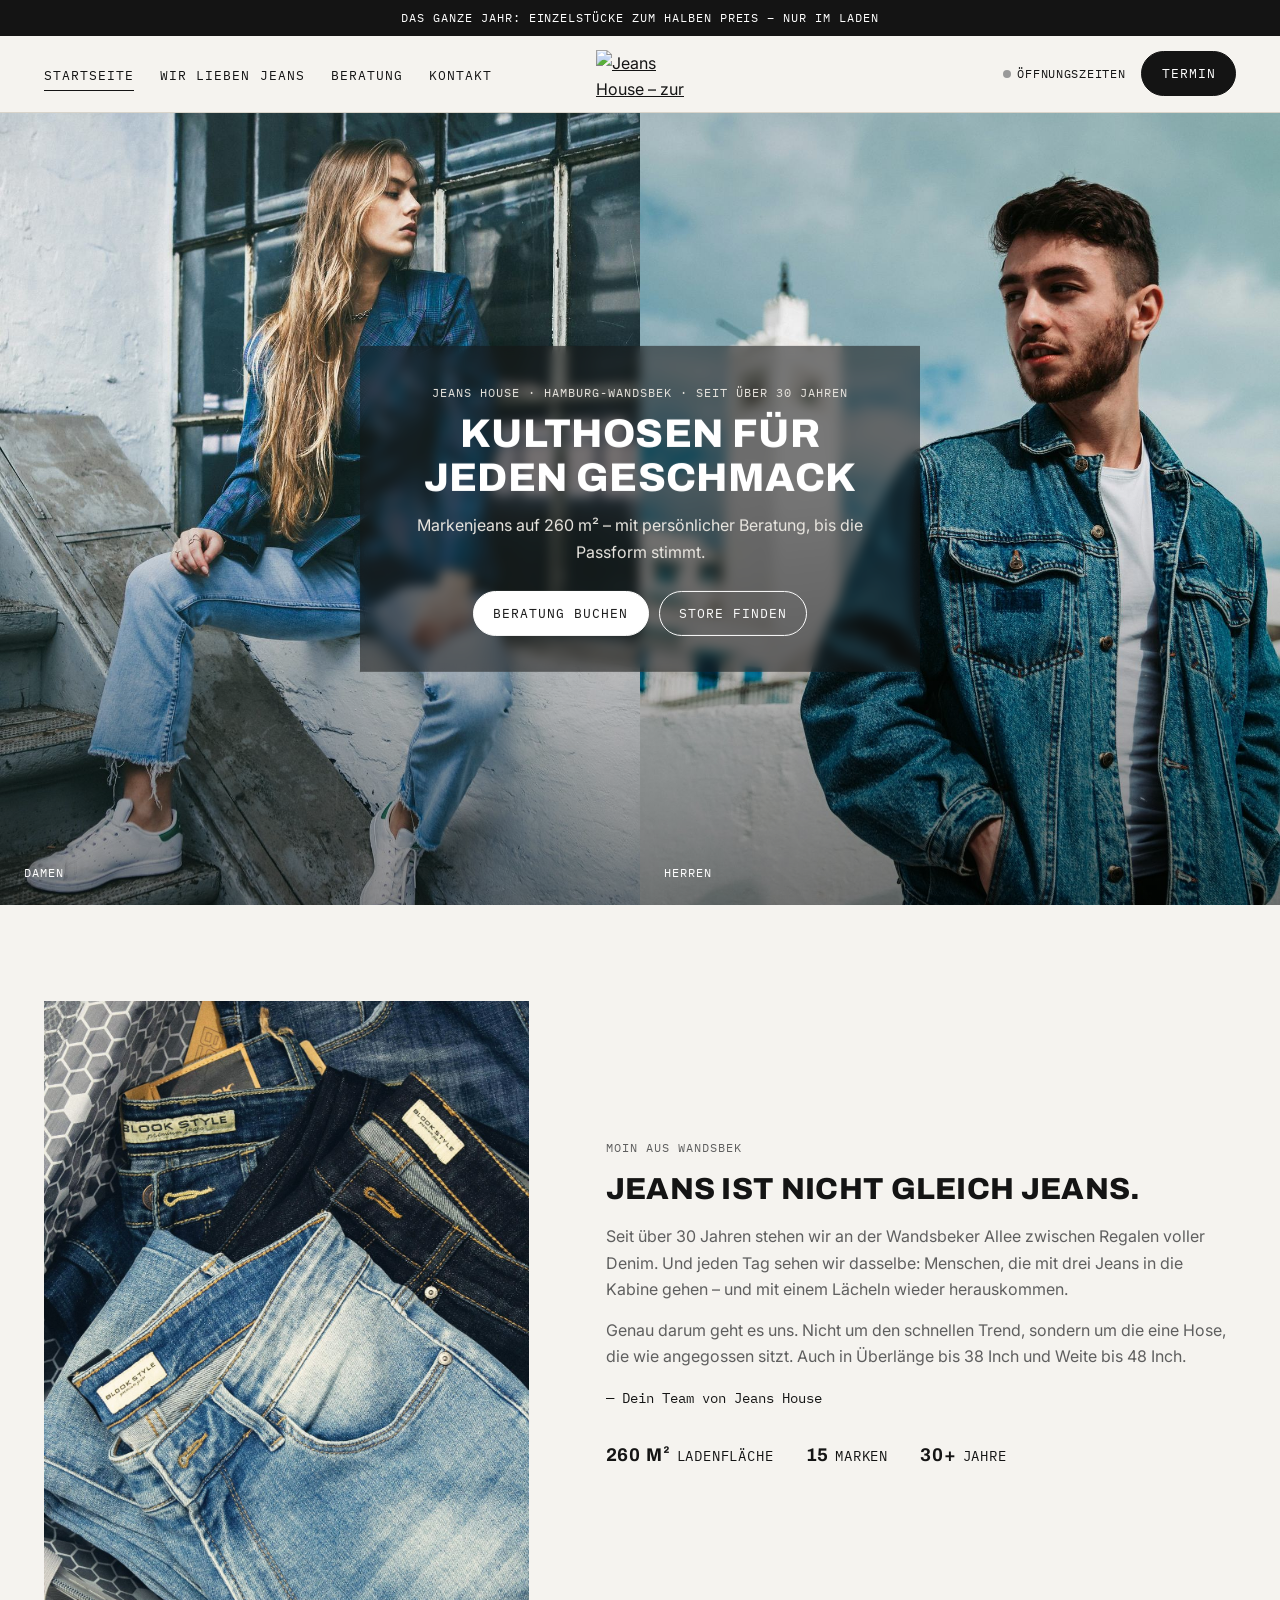
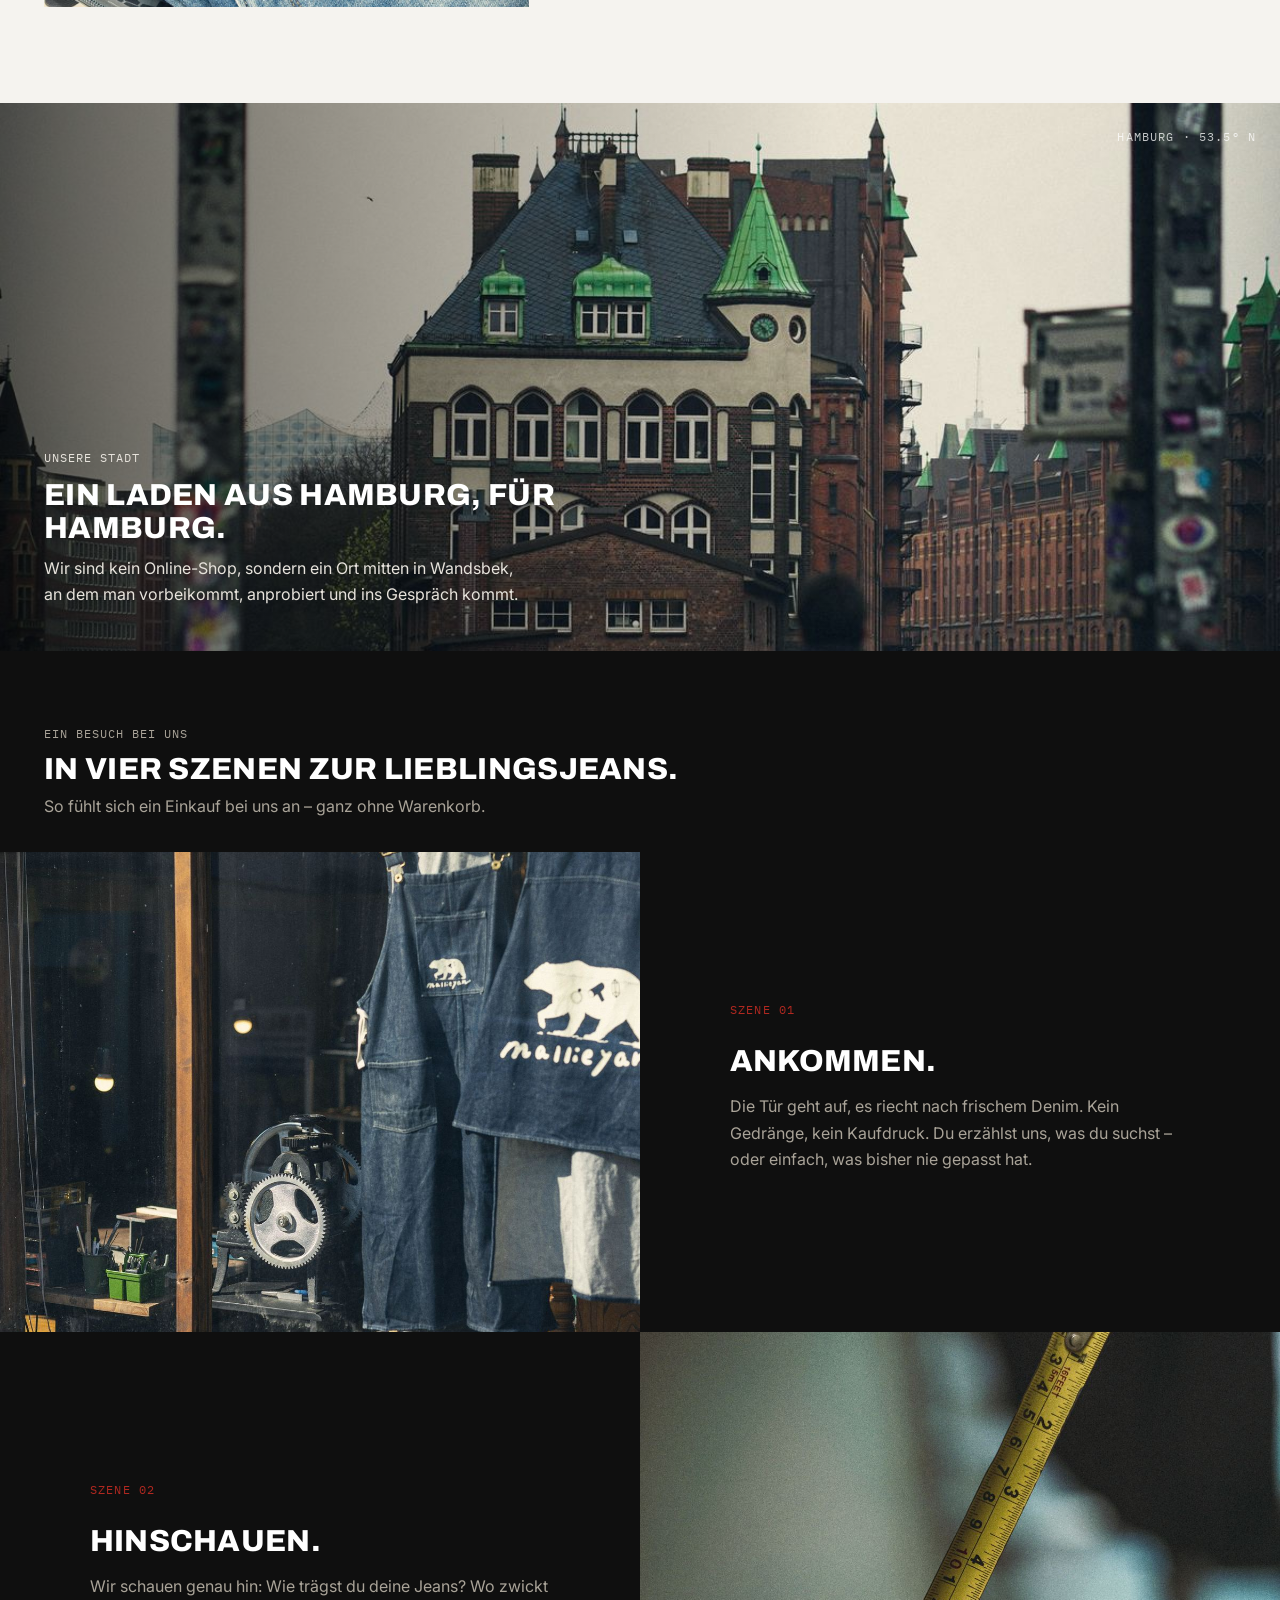
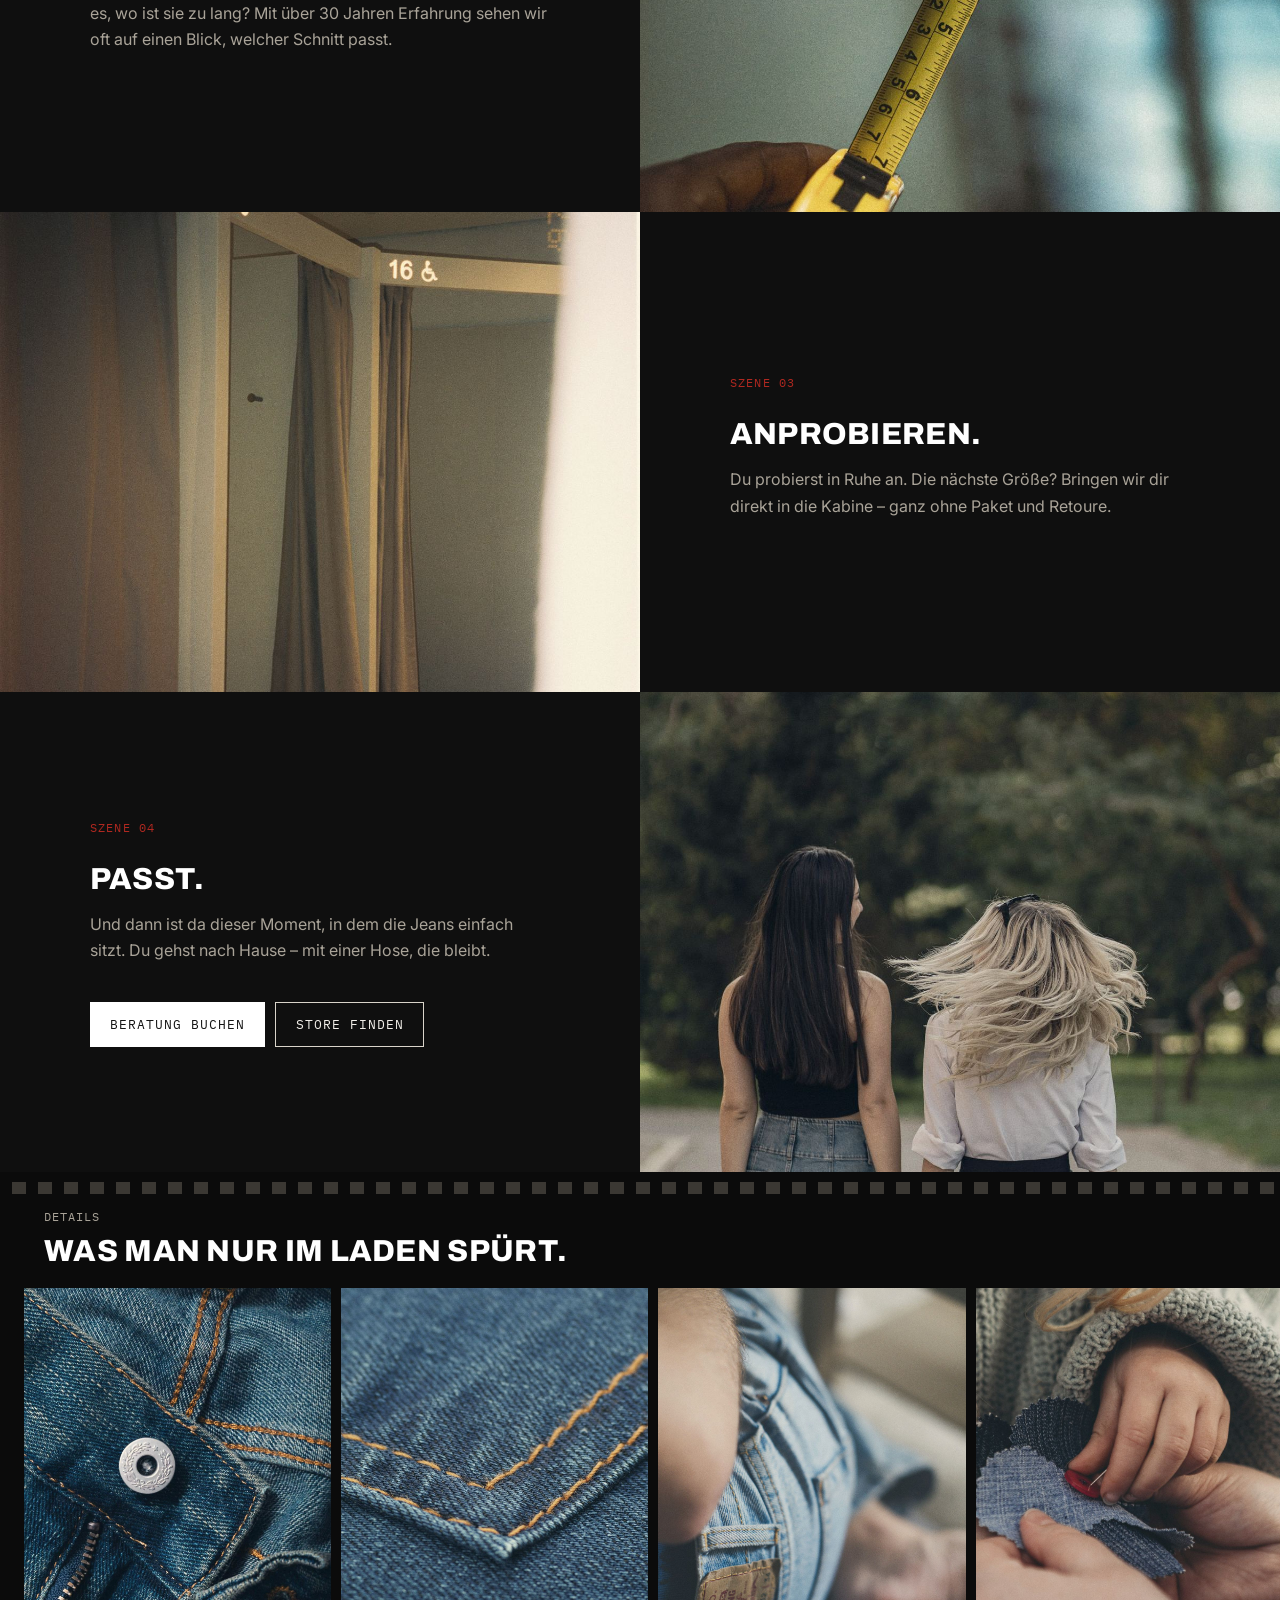
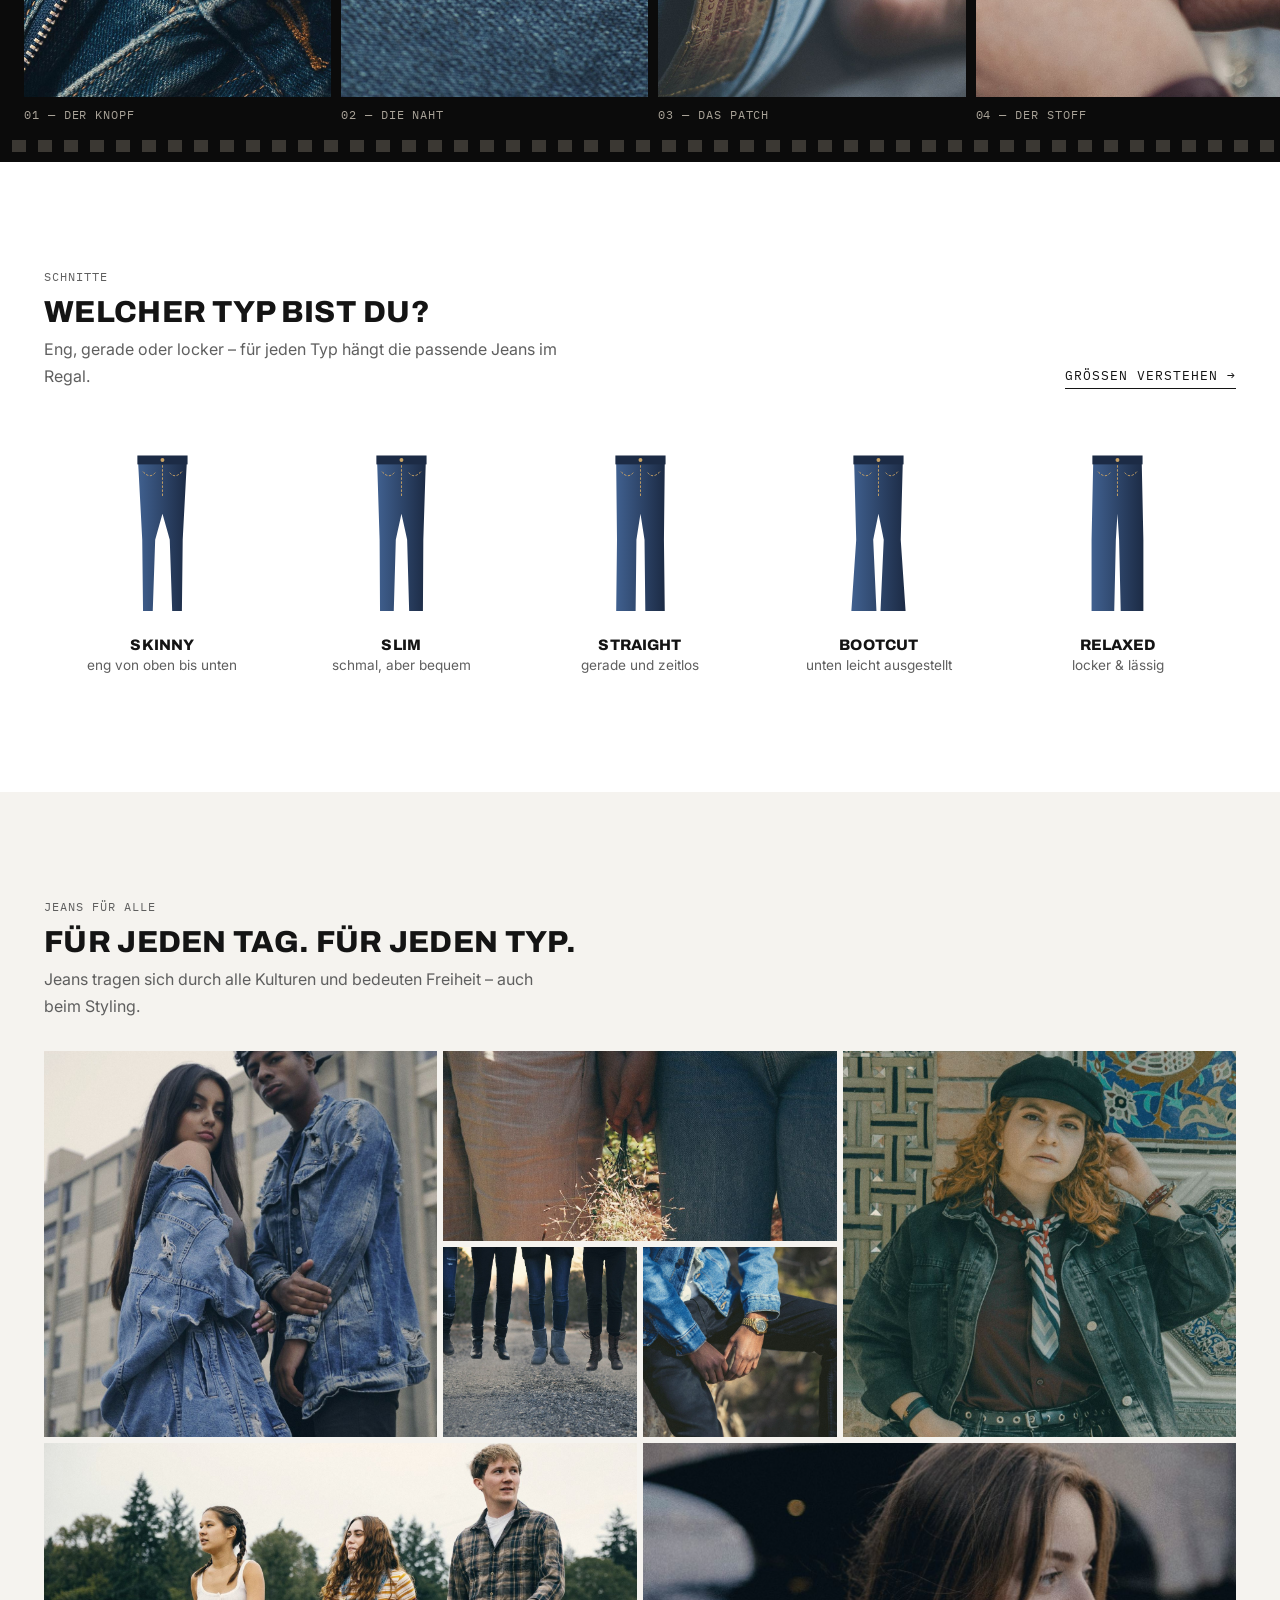
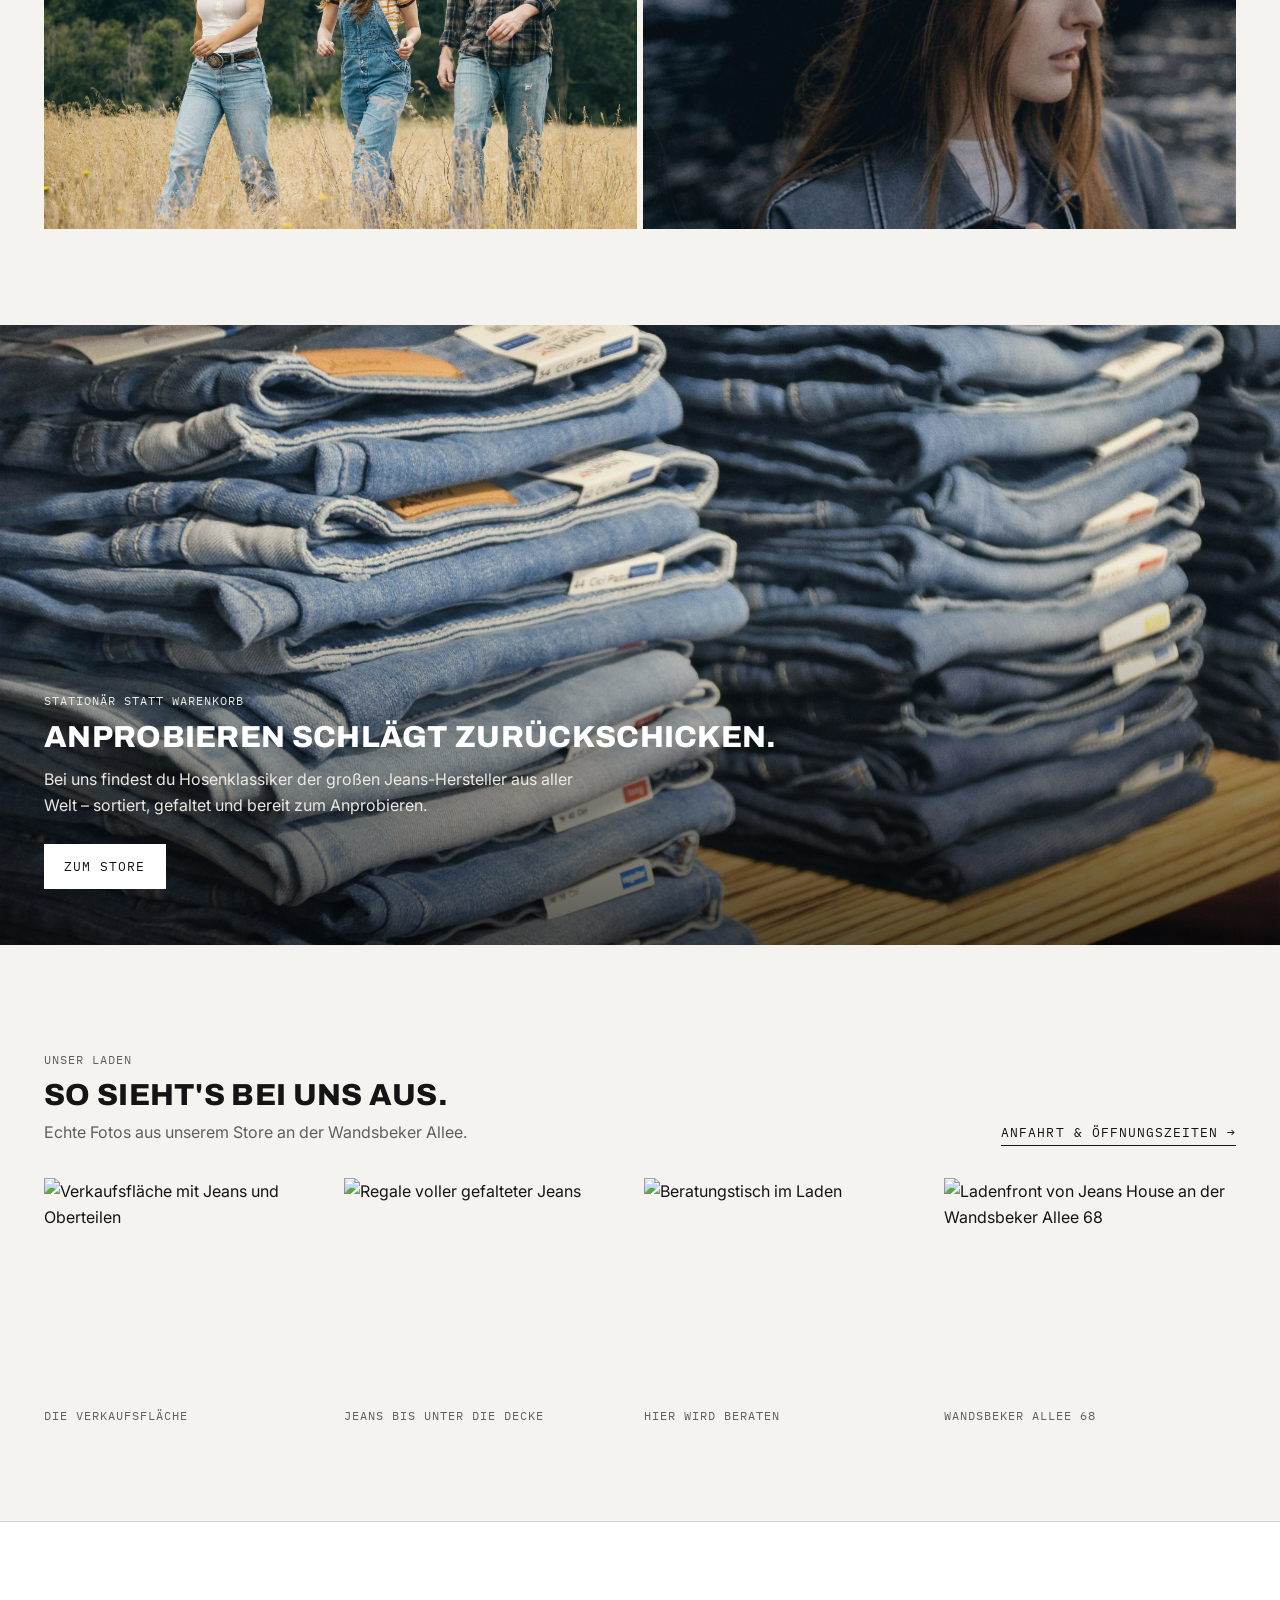
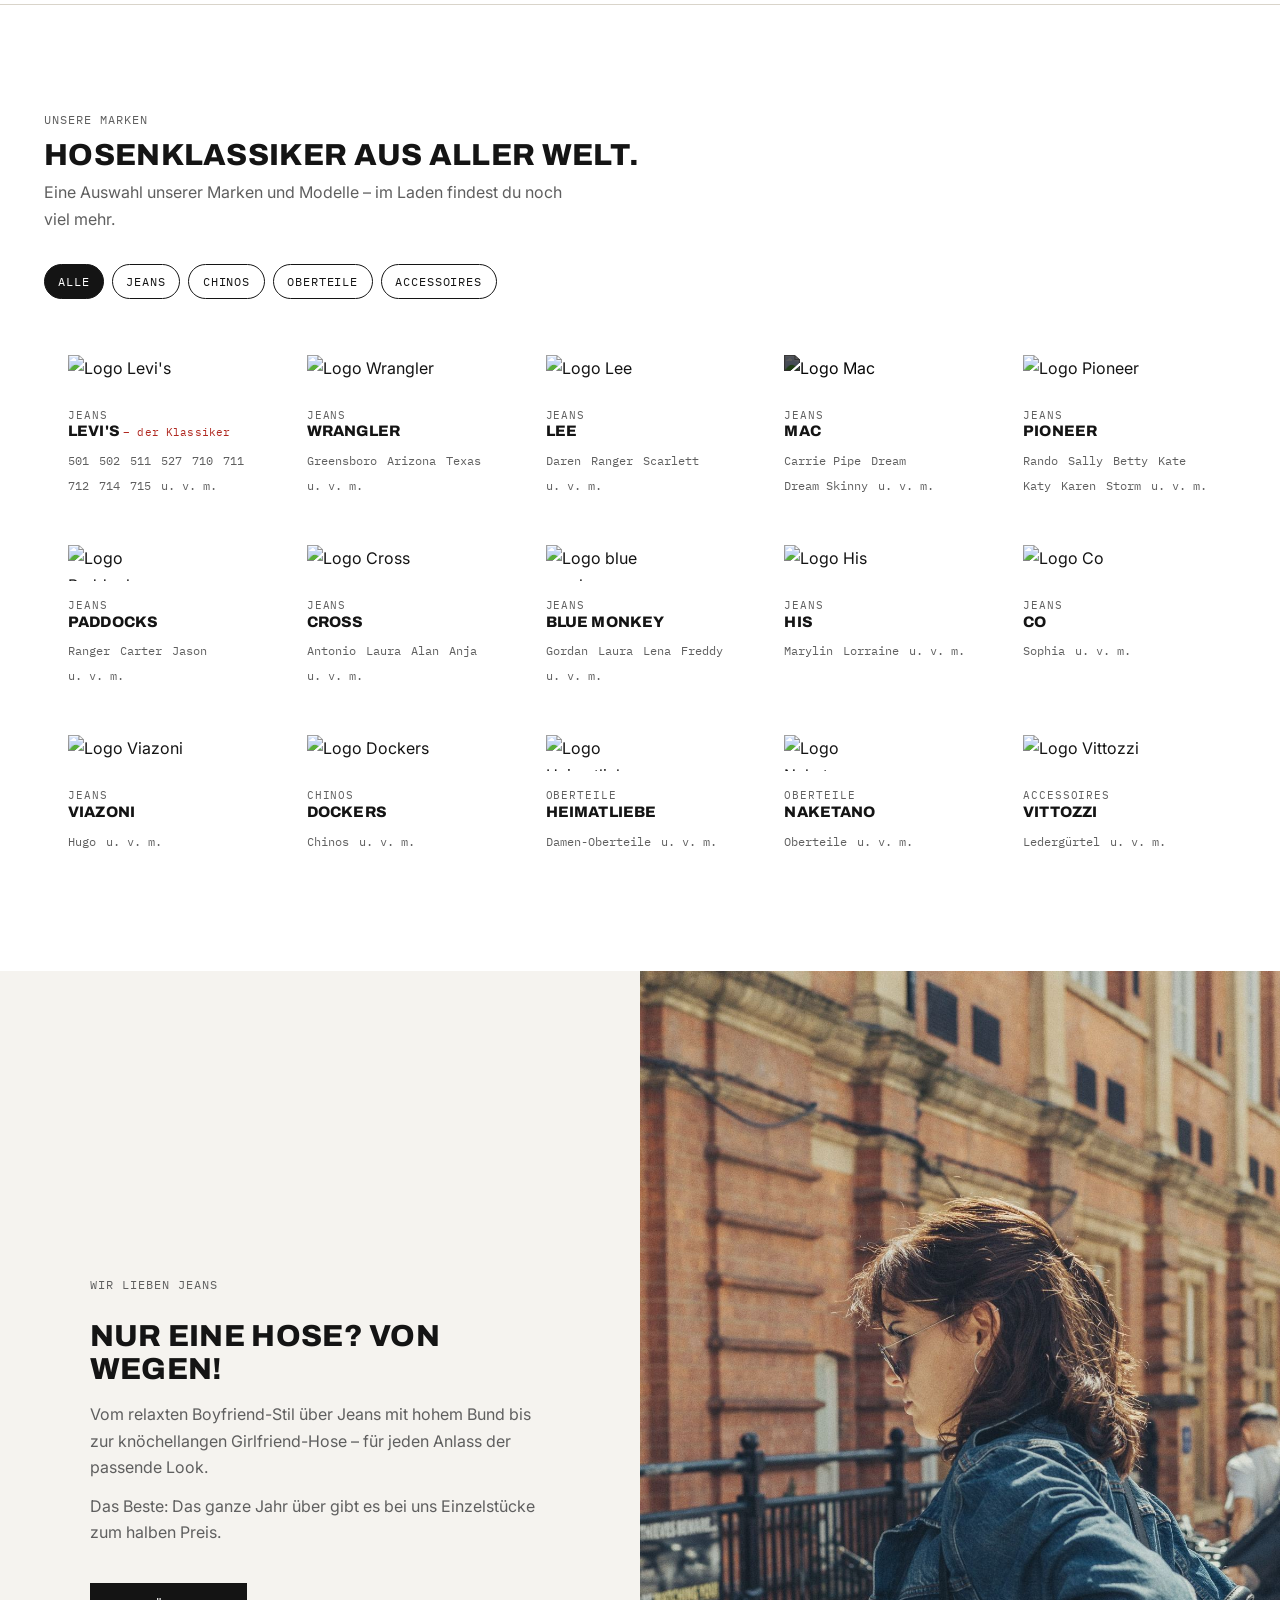
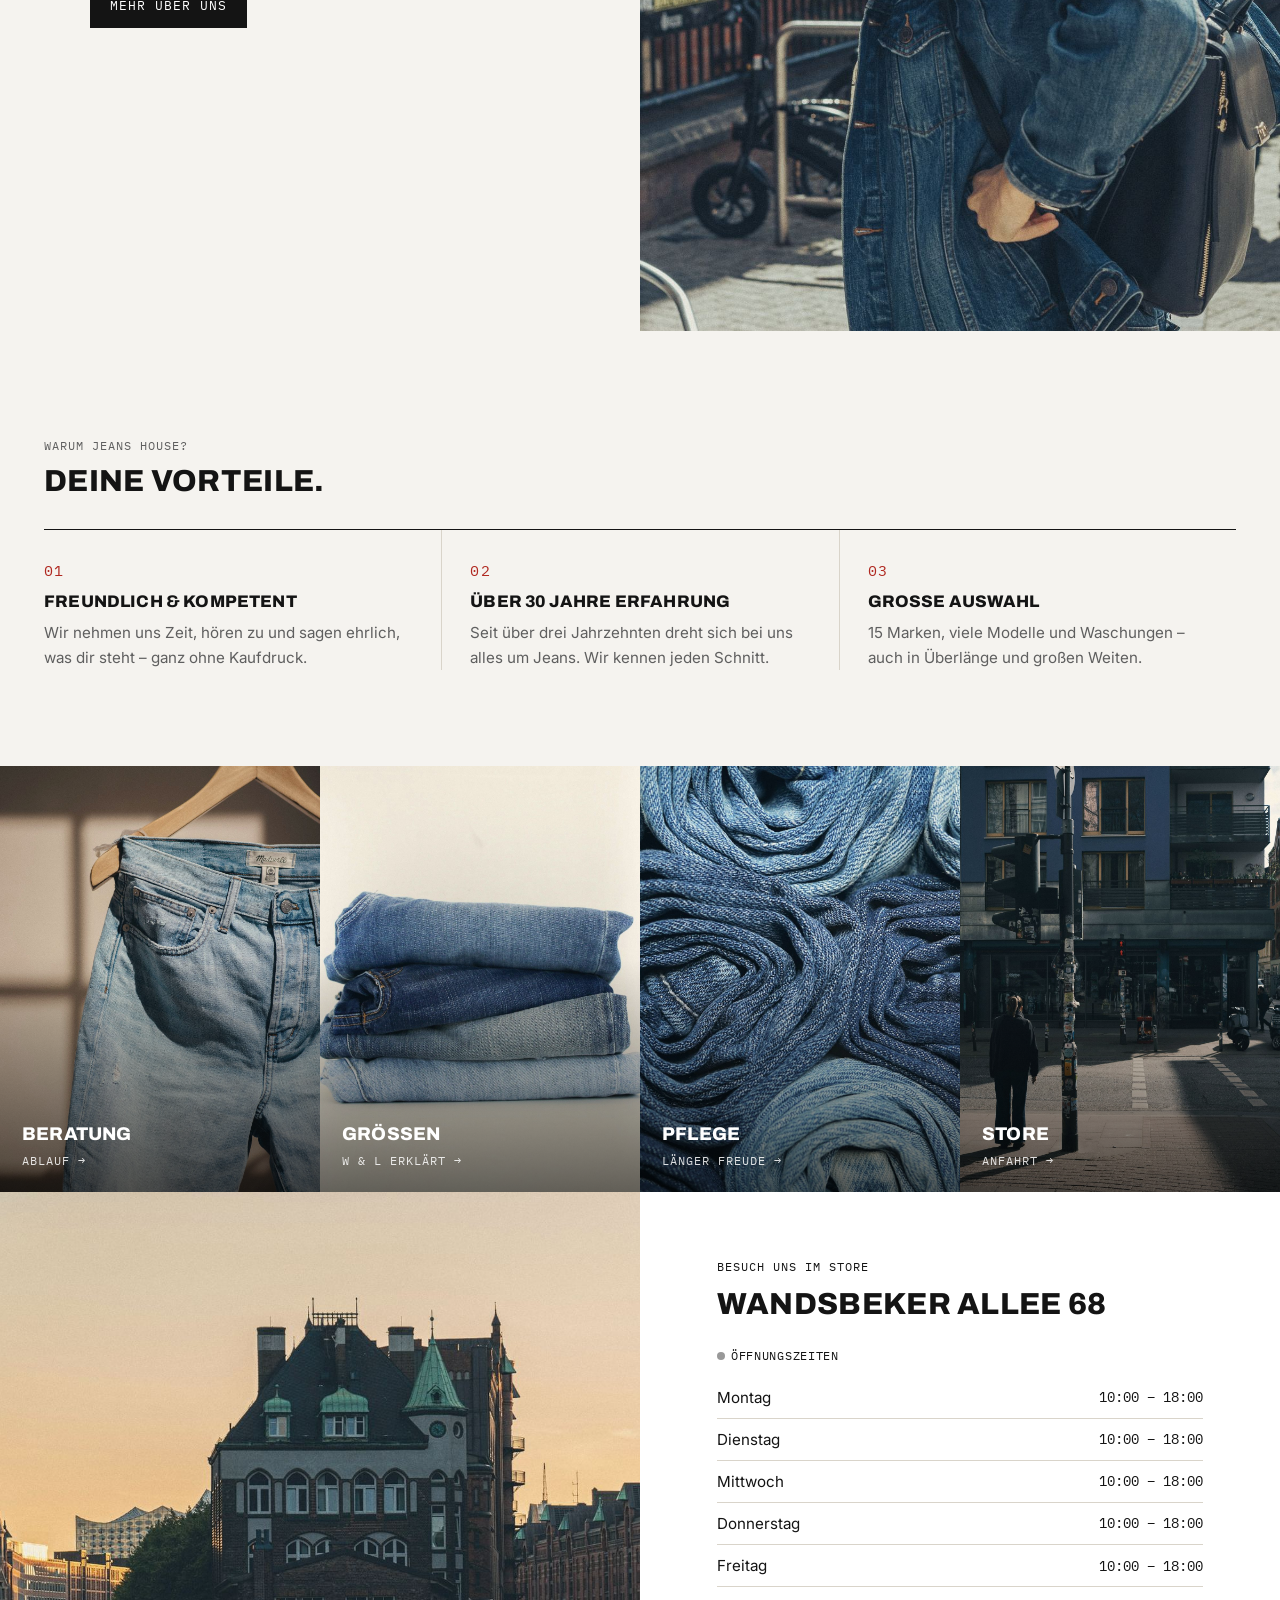
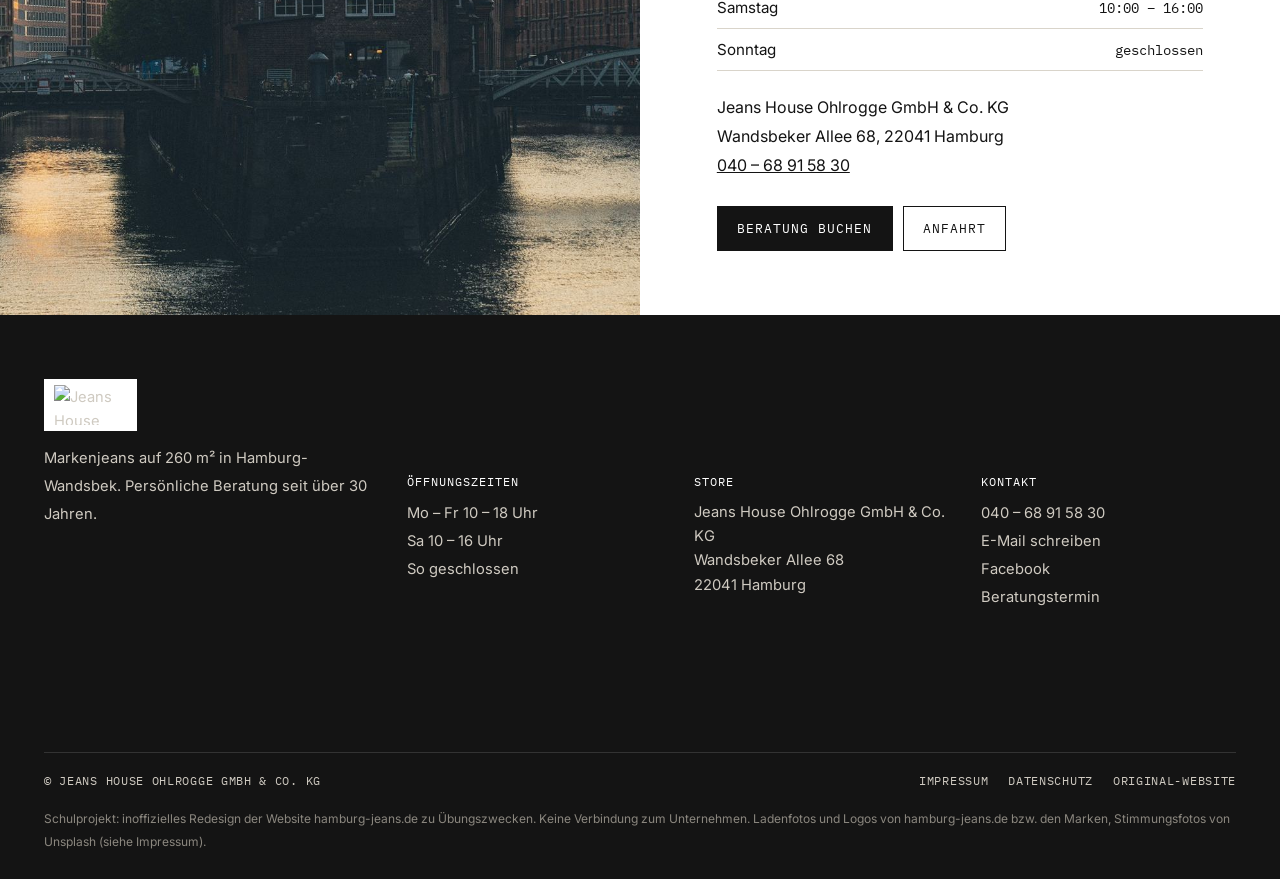
==== index.html @ c665eb0b "Add files via upload" ====
<!DOCTYPE html>
<html lang="de">
<head>
<meta charset="utf-8">
<meta name="viewport" content="width=device-width, initial-scale=1">
<title>Jeans House Hamburg – Markenjeans auf 260 m²</title>
<meta name="description" content="Markenjeans auf 260 m² in Hamburg-Wandsbek: persönliche Passformberatung, Überlängen bis L38 und Weiten bis W48.">
<meta name="author" content="Schulprojekt – Redesign von hamburg-jeans.de">
<link rel="icon" href="img/favicon.png">
<link rel="preconnect" href="https://fonts.googleapis.com">
<link rel="preconnect" href="https://fonts.gstatic.com" crossorigin>
<link href="https://fonts.googleapis.com/css2?family=Archivo:wght@800&amp;family=IBM+Plex+Mono:wght@400&amp;family=Inter:wght@400;600&amp;display=swap" rel="stylesheet">
<link rel="stylesheet" href="style.css">
</head>
<body>

<p class="announce">Das ganze Jahr: Einzelstücke zum halben Preis – nur im Laden</p>

<header>
  <nav class="wrap nav" aria-label="Hauptnavigation">
    <button class="menu-btn" type="button" aria-label="Menü öffnen" aria-expanded="false" aria-controls="menu"><svg viewBox="0 0 24 24" fill="none" stroke="currentColor" stroke-width="1.8" stroke-linecap="round" aria-hidden="true"><path d="M4 7h16M4 12h16M4 17h16"/></svg></button>
    <ul id="menu">
      <li><a href="index.html" aria-current="page">Startseite</a></li>
      <li><a href="wir-lieben-jeans.html">Wir lieben Jeans</a></li>
      <li><a href="beratung.html">Beratung</a></li>
      <li><a href="kontakt.html">Kontakt</a></li>
    </ul>
    <a href="index.html" class="logo"><img src="img/logo.png" alt="Jeans House – zur Startseite" width="88" height="48"></a>
    <div class="nav-right">
      <p class="status"><i></i><span>Öffnungszeiten</span></p>
      <a href="beratung.html#termin" class="btn btn-dark btn-pill">Termin</a>
    </div>
  </nav>
</header>

<main>
  <section class="split-hero" aria-labelledby="hero-titel">
    <figure><img src="img/hero-frau.jpg" alt="Frau in Jeansjacke und heller Jeans sitzt auf einer Treppe"><figcaption class="label">Damen</figcaption></figure>
    <figure><img src="img/hero-mann.jpg" alt="Mann in heller Jeansjacke"><figcaption class="label">Herren</figcaption></figure>
    <div class="hero-text">
      <p class="label">Jeans House · Hamburg-Wandsbek · seit über 30 Jahren</p>
      <h1 id="hero-titel">Kulthosen für jeden Geschmack</h1>
      <p>Markenjeans auf 260 m² – mit persönlicher Beratung, bis die Passform stimmt.</p>
      <div class="actions"><a href="beratung.html#termin" class="btn btn-light btn-pill">Beratung buchen</a><a href="kontakt.html" class="btn btn-light btn-pill" style="background:none;color:#fff">Store finden</a></div>
    </div>
  </section>

  <section>
    <div class="wrap intro">
      <img src="img/stapel-etiketten.jpg" alt="Stapel gefalteter Jeans mit Etiketten auf einem Tisch" loading="lazy">
      <div>
        <p class="label">Moin aus Wandsbek</p>
        <h2>Jeans ist nicht gleich Jeans.</h2>
        <p>Seit über 30 Jahren stehen wir an der Wandsbeker Allee zwischen Regalen voller Denim. Und jeden Tag sehen wir dasselbe: Menschen, die mit drei Jeans in die Kabine gehen – und mit einem Lächeln wieder herauskommen.</p>
        <p>Genau darum geht es uns. Nicht um den schnellen Trend, sondern um die eine Hose, die wie angegossen sitzt. Auch in Überlänge bis 38 Inch und Weite bis 48 Inch.</p>
        <p class="sign">— Dein Team von Jeans House</p>
        <ul class="facts" style="justify-content:flex-start">
          <li><strong>260 m²</strong>Ladenfläche</li>
          <li><strong>15</strong>Marken</li>
          <li><strong>30+</strong>Jahre</li>
        </ul>
      </div>
    </div>
  </section>

  <section class="film-wide">
    <img src="img/hh-blick-wasserschloss.jpg" alt="Person blickt durch eine Brücke auf das Wasserschloss in der Speicherstadt" loading="lazy">
    <p class="timecode" aria-hidden="true">HAMBURG · 53.5° N</p>
    <div class="wrap">
      <p class="label" style="color:#e7e3dc">Unsere Stadt</p>
      <h2>Ein Laden aus Hamburg, für Hamburg.</h2>
      <p>Wir sind kein Online-Shop, sondern ein Ort mitten in Wandsbek, an dem man vorbeikommt, anprobiert und ins Gespräch kommt.</p>
    </div>
  </section>

  <div class="dark">
    <section class="tight" style="padding-bottom:0">
      <div class="wrap">
        <div class="section-head">
        <div>
          <p class="label">Ein Besuch bei uns</p>
          <h2>In vier Szenen zur Lieblingsjeans.</h2>
          <p>So fühlt sich ein Einkauf bei uns an – ganz ohne Warenkorb.</p>
        </div>
      </div>
      </div>
    </section>

  <section class="editorial" style="padding:0">
    <img src="img/schaufenster.jpg" alt="Schaufenster mit Jeansjacke und Latzhose" loading="lazy">
    <div class="text">
      <p class="label"><span class="scene-no">Szene 01</span></p>
      <h2>Ankommen.</h2>
        <p>Die Tür geht auf, es riecht nach frischem Denim. Kein Gedränge, kein Kaufdruck. Du erzählst uns, was du suchst – oder einfach, was bisher nie gepasst hat.</p>
    </div>
  </section>

  <section class="editorial flip" style="padding:0">
    <img src="img/massband-licht.jpg" alt="Hand hält ein Maßband im warmen Licht" loading="lazy">
    <div class="text">
      <p class="label"><span class="scene-no">Szene 02</span></p>
      <h2>Hinschauen.</h2>
        <p>Wir schauen genau hin: Wie trägst du deine Jeans? Wo zwickt es, wo ist sie zu lang? Mit über 30 Jahren Erfahrung sehen wir oft auf einen Blick, welcher Schnitt passt.</p>
    </div>
  </section>

  <section class="editorial" style="padding:0">
    <img src="img/kabine.jpg" alt="Umkleidekabine mit Vorhang im warmen Licht" loading="lazy">
    <div class="text">
      <p class="label"><span class="scene-no">Szene 03</span></p>
      <h2>Anprobieren.</h2>
        <p>Du probierst in Ruhe an. Die nächste Größe? Bringen wir dir direkt in die Kabine – ganz ohne Paket und Retoure.</p>
    </div>
  </section>

  <section class="editorial flip" style="padding:0">
    <img src="img/freundinnen.jpg" alt="Zwei Freundinnen in Jeans gehen nebeneinander" loading="lazy">
    <div class="text">
      <p class="label"><span class="scene-no">Szene 04</span></p>
      <h2>Passt.</h2>
        <p>Und dann ist da dieser Moment, in dem die Jeans einfach sitzt. Du gehst nach Hause – mit einer Hose, die bleibt.</p>
      <div class="actions"><a href="beratung.html#termin" class="btn btn-light">Beratung buchen</a><a href="kontakt.html" class="btn">Store finden</a></div>
    </div>
  </section>
  </div>

  <section class="filmstrip-wrap" style="padding-left:0;padding-right:0">
    <div class="filmstrip-head">
      <p class="label" style="color:#a9a398">Details</p>
      <h2>Was man nur im Laden spürt.</h2>
    </div>
    <div class="filmstrip">
      <figure><img src="img/knopf.jpg" alt="Nahaufnahme eines Jeansknopfs" loading="lazy"><figcaption>01 — Der Knopf</figcaption></figure>
      <figure><img src="img/naht.jpg" alt="Doppelte Naht auf Denim" loading="lazy"><figcaption>02 — Die Naht</figcaption></figure>
      <figure><img src="img/tasche-leder.jpg" alt="Gesäßtasche mit Lederpatch" loading="lazy"><figcaption>03 — Das Patch</figcaption></figure>
      <figure><img src="img/haende-stoff.jpg" alt="Hände halten ein Stück Jeansstoff" loading="lazy"><figcaption>04 — Der Stoff</figcaption></figure>
      <figure><img src="img/stapel-tisch.jpg" alt="Gestapelte Jeans auf einem Tisch" loading="lazy"><figcaption>05 — Der Stapel</figcaption></figure>
      <figure><img src="img/haende-etikett.jpg" alt="Hände halten eine Jeans mit Etikett" loading="lazy"><figcaption>06 — Das Etikett</figcaption></figure>
      <figure><img src="img/stange-warm.jpg" alt="Jeans auf Bügeln im warmen Licht" loading="lazy"><figcaption>07 — Die Stange</figcaption></figure>
      <figure><img src="img/jeans-dunkel.jpg" alt="Dunkle Jeans hängen nebeneinander" loading="lazy"><figcaption>08 — Rinse Wash</figcaption></figure>
    </div>
  </section>

  <section class="bg-white">
    <div class="wrap">
      <div class="section-head">
        <div>
          <p class="label">Schnitte</p>
          <h2>Welcher Typ bist du?</h2>
          <p>Eng, gerade oder locker – für jeden Typ hängt die passende Jeans im Regal.</p>
        </div>
        <a class="link-arrow" href="beratung.html#groessen">Größen verstehen →</a>
      </div>
      <div class="cuts">
        <a class="cut" href="beratung.html"><svg viewBox="0 0 100 210" aria-hidden="true"><defs><linearGradient id="dg0" x1="0" x2="1"><stop offset="0" stop-color="#40608f"/><stop offset="1" stop-color="#1c2b45"/></linearGradient></defs><polygon points="20,18 25,112 26,200 38,200 41,112 50,80 50,80 59,112 62,200 74,200 75,112 80,18" fill="url(#dg0)"/><rect x="19" y="8" width="62" height="11" fill="#1c2b45"/><circle cx="50" cy="13.5" r="2.4" fill="#c8a265"/><path d="M50 20v40M26 28q9 10 16 0M74 28q-9 10-16 0" fill="none" stroke="#c8a265" stroke-width="1.2" stroke-dasharray="3 2"/></svg><h3>Skinny</h3><p>eng von oben bis unten</p></a>
        <a class="cut" href="beratung.html"><svg viewBox="0 0 100 210" aria-hidden="true"><defs><linearGradient id="dg1" x1="0" x2="1"><stop offset="0" stop-color="#40608f"/><stop offset="1" stop-color="#1c2b45"/></linearGradient></defs><polygon points="20,18 23,112 23.5,200 40.5,200 43,112 50,80 50,80 57,112 59.5,200 76.5,200 77,112 80,18" fill="url(#dg1)"/><rect x="19" y="8" width="62" height="11" fill="#1c2b45"/><circle cx="50" cy="13.5" r="2.4" fill="#c8a265"/><path d="M50 20v40M26 28q9 10 16 0M74 28q-9 10-16 0" fill="none" stroke="#c8a265" stroke-width="1.2" stroke-dasharray="3 2"/></svg><h3>Slim</h3><p>schmal, aber bequem</p></a>
        <a class="cut" href="beratung.html"><svg viewBox="0 0 100 210" aria-hidden="true"><defs><linearGradient id="dg2" x1="0" x2="1"><stop offset="0" stop-color="#40608f"/><stop offset="1" stop-color="#1c2b45"/></linearGradient></defs><polygon points="20,18 21,112 20,200 44,200 45,112 50,80 50,80 55,112 56,200 80,200 79,112 80,18" fill="url(#dg2)"/><rect x="19" y="8" width="62" height="11" fill="#1c2b45"/><circle cx="50" cy="13.5" r="2.4" fill="#c8a265"/><path d="M50 20v40M26 28q9 10 16 0M74 28q-9 10-16 0" fill="none" stroke="#c8a265" stroke-width="1.2" stroke-dasharray="3 2"/></svg><h3>Straight</h3><p>gerade und zeitlos</p></a>
        <a class="cut" href="beratung.html"><svg viewBox="0 0 100 210" aria-hidden="true"><defs><linearGradient id="dg3" x1="0" x2="1"><stop offset="0" stop-color="#40608f"/><stop offset="1" stop-color="#1c2b45"/></linearGradient></defs><polygon points="20,18 22.5,112 16.5,200 47.5,200 43.5,112 50,80 50,80 56.5,112 52.5,200 83.5,200 77.5,112 80,18" fill="url(#dg3)"/><rect x="19" y="8" width="62" height="11" fill="#1c2b45"/><circle cx="50" cy="13.5" r="2.4" fill="#c8a265"/><path d="M50 20v40M26 28q9 10 16 0M74 28q-9 10-16 0" fill="none" stroke="#c8a265" stroke-width="1.2" stroke-dasharray="3 2"/></svg><h3>Bootcut</h3><p>unten leicht ausgestellt</p></a>
        <a class="cut" href="beratung.html"><svg viewBox="0 0 100 210" aria-hidden="true"><defs><linearGradient id="dg4" x1="0" x2="1"><stop offset="0" stop-color="#40608f"/><stop offset="1" stop-color="#1c2b45"/></linearGradient></defs><polygon points="20,18 18,112 18,200 46,200 48,112 50,80 50,80 52,112 54,200 82,200 82,112 80,18" fill="url(#dg4)"/><rect x="19" y="8" width="62" height="11" fill="#1c2b45"/><circle cx="50" cy="13.5" r="2.4" fill="#c8a265"/><path d="M50 20v40M26 28q9 10 16 0M74 28q-9 10-16 0" fill="none" stroke="#c8a265" stroke-width="1.2" stroke-dasharray="3 2"/></svg><h3>Relaxed</h3><p>locker &amp; lässig</p></a>
      </div>
    </div>
  </section>

  <section>
    <div class="wrap">
      <div class="section-head">
        <div>
          <p class="label">Jeans für alle</p>
          <h2>Für jeden Tag. Für jeden Typ.</h2>
          <p>Jeans tragen sich durch alle Kulturen und bedeuten Freiheit – auch beim Styling.</p>
        </div>
      </div>
      <div class="mosaic">
      <figure class="a"><img src="img/paar-jacken.jpg" alt="Paar in Jeansjacken in der Stadt" loading="lazy"></figure>
      <figure class="b"><img src="img/zwei-blumen.jpg" alt="Zwei Menschen in Jeans halten Blumen" loading="lazy"></figure>
      <figure class="c"><img src="img/frau-muetze.jpg" alt="Frau in Jeansjacke mit Mütze" loading="lazy"></figure>
      <figure class="d"><img src="img/fuesse.jpg" alt="Füße von mehreren Menschen in Jeans" loading="lazy"></figure>
      <figure class="d"><img src="img/hand-jeans.jpg" alt="Hand auf dem Knie in Jeans" loading="lazy"></figure>
      <figure class="e"><img src="img/drei-feld.jpg" alt="Drei Freunde in Jeans auf einem Feld" loading="lazy"></figure>
      <figure class="f"><img src="img/frau-fluss.jpg" alt="Frau in Jacke am Flussufer" loading="lazy"></figure>
    </div>
    </div>
  </section>

  <section class="full-bleed" style="padding:0">
    <img src="img/stapel-regal.jpg" alt="Gestapelte Jeans in einem Regal" loading="lazy">
    <div class="wrap">
      <p class="label">Stationär statt Warenkorb</p>
      <h2>Anprobieren schlägt Zurückschicken.</h2>
      <p>Bei uns findest du Hosenklassiker der großen Jeans-Hersteller aus aller Welt – sortiert, gefaltet und bereit zum Anprobieren.</p>
      <div class="actions"><a href="kontakt.html" class="btn btn-light">Zum Store</a></div>
    </div>
  </section>

  <section>
    <div class="wrap">
      <div class="section-head">
        <div>
          <p class="label">Unser Laden</p>
          <h2>So sieht's bei uns aus.</h2>
          <p>Echte Fotos aus unserem Store an der Wandsbeker Allee.</p>
        </div>
        <a class="link-arrow" href="kontakt.html">Anfahrt &amp; Öffnungszeiten →</a>
      </div>
      <div class="store-photos">
        <figure><img src="img/laden-verkauf.jpg" alt="Verkaufsfläche mit Jeans und Oberteilen" loading="lazy"><figcaption class="label muted">Die Verkaufsfläche</figcaption></figure>
        <figure><img src="img/regale.jpg" alt="Regale voller gefalteter Jeans" loading="lazy"><figcaption class="label muted">Jeans bis unter die Decke</figcaption></figure>
        <figure><img src="img/laden-innen.jpg" alt="Beratungstisch im Laden" loading="lazy"><figcaption class="label muted">Hier wird beraten</figcaption></figure>
        <figure><img src="img/ladenfront.jpg" alt="Ladenfront von Jeans House an der Wandsbeker Allee 68" loading="lazy"><figcaption class="label muted">Wandsbeker Allee 68</figcaption></figure>
      </div>
    </div>
  </section>

  <div class="logo-strip" aria-hidden="true"><div class="logo-track"><img src="img/marken/levis.png" alt="" height="30"><img src="img/marken/wrangler.png" alt="" height="30"><img src="img/marken/lee.png" alt="" height="30"><img src="img/marken/mac.png" alt="" height="30"><img src="img/marken/pioneer.png" alt="" height="30"><img src="img/marken/paddocks.png" alt="" height="30"><img src="img/marken/cross.png" alt="" height="30"><img src="img/marken/blue-monkey.png" alt="" height="30"><img src="img/marken/his.png" alt="" height="30"><img src="img/marken/co.png" alt="" height="30"><img src="img/marken/viazoni.png" alt="" height="30"><img src="img/marken/dockers.png" alt="" height="30"><img src="img/marken/heimatliebe.png" alt="" height="30"><img src="img/marken/naketano.png" alt="" height="30"><img src="img/marken/vittozzi.png" alt="" height="30"><img src="img/marken/levis.png" alt="" height="30"><img src="img/marken/wrangler.png" alt="" height="30"><img src="img/marken/lee.png" alt="" height="30"><img src="img/marken/mac.png" alt="" height="30"><img src="img/marken/pioneer.png" alt="" height="30"><img src="img/marken/paddocks.png" alt="" height="30"><img src="img/marken/cross.png" alt="" height="30"><img src="img/marken/blue-monkey.png" alt="" height="30"><img src="img/marken/his.png" alt="" height="30"><img src="img/marken/co.png" alt="" height="30"><img src="img/marken/viazoni.png" alt="" height="30"><img src="img/marken/dockers.png" alt="" height="30"><img src="img/marken/heimatliebe.png" alt="" height="30"><img src="img/marken/naketano.png" alt="" height="30"><img src="img/marken/vittozzi.png" alt="" height="30"></div></div>

  <section class="bg-white" id="marken">
    <div class="wrap">
      <div class="section-head">
        <div>
          <p class="label">Unsere Marken</p>
          <h2>Hosenklassiker aus aller Welt.</h2>
          <p>Eine Auswahl unserer Marken und Modelle – im Laden findest du noch viel mehr.</p>
        </div>
      </div>
      <div class="brand-filter" role="group" aria-label="Nach Kategorie filtern">
        <input class="filter-radio" type="radio" name="kategorie" id="f-all" checked><label class="chip" for="f-all">Alle</label>
        <input class="filter-radio" type="radio" name="kategorie" id="f-jeans"><label class="chip" for="f-jeans">Jeans</label>
        <input class="filter-radio" type="radio" name="kategorie" id="f-chinos"><label class="chip" for="f-chinos">Chinos</label>
        <input class="filter-radio" type="radio" name="kategorie" id="f-tops"><label class="chip" for="f-tops">Oberteile</label>
        <input class="filter-radio" type="radio" name="kategorie" id="f-acc"><label class="chip" for="f-acc">Accessoires</label>
        <div class="brands">
          <article class="brand t-jeans">
            <img class="logo-img" src="img/marken/levis.png" alt="Logo Levi&#x27;s" height="36" loading="lazy">
            <h3><span class="t">Jeans</span>Levi&#x27;s <small>– der Klassiker</small></h3>
            <ul class="models"><li>501</li><li>502</li><li>511</li><li>527</li><li>710</li><li>711</li><li>712</li><li>714</li><li>715</li><li>u. v. m.</li></ul>
          </article>
          <article class="brand t-jeans">
            <img class="logo-img" src="img/marken/wrangler.png" alt="Logo Wrangler" height="36" loading="lazy">
            <h3><span class="t">Jeans</span>Wrangler</h3>
            <ul class="models"><li>Greensboro</li><li>Arizona</li><li>Texas</li><li>u. v. m.</li></ul>
          </article>
          <article class="brand t-jeans">
            <img class="logo-img" src="img/marken/lee.png" alt="Logo Lee" height="36" loading="lazy">
            <h3><span class="t">Jeans</span>Lee</h3>
            <ul class="models"><li>Daren</li><li>Ranger</li><li>Scarlett</li><li>u. v. m.</li></ul>
          </article>
          <article class="brand t-jeans">
            <img class="logo-img dim" src="img/marken/mac.png" alt="Logo Mac" height="36" loading="lazy">
            <h3><span class="t">Jeans</span>Mac</h3>
            <ul class="models"><li>Carrie Pipe</li><li>Dream</li><li>Dream Skinny</li><li>u. v. m.</li></ul>
          </article>
          <article class="brand t-jeans">
            <img class="logo-img" src="img/marken/pioneer.png" alt="Logo Pioneer" height="36" loading="lazy">
            <h3><span class="t">Jeans</span>Pioneer</h3>
            <ul class="models"><li>Rando</li><li>Sally</li><li>Betty</li><li>Kate</li><li>Katy</li><li>Karen</li><li>Storm</li><li>u. v. m.</li></ul>
          </article>
          <article class="brand t-jeans">
            <img class="logo-img" src="img/marken/paddocks.png" alt="Logo Paddocks" height="36" loading="lazy">
            <h3><span class="t">Jeans</span>Paddocks</h3>
            <ul class="models"><li>Ranger</li><li>Carter</li><li>Jason</li><li>u. v. m.</li></ul>
          </article>
          <article class="brand t-jeans">
            <img class="logo-img" src="img/marken/cross.png" alt="Logo Cross" height="36" loading="lazy">
            <h3><span class="t">Jeans</span>Cross</h3>
            <ul class="models"><li>Antonio</li><li>Laura</li><li>Alan</li><li>Anja</li><li>u. v. m.</li></ul>
          </article>
          <article class="brand t-jeans">
            <img class="logo-img" src="img/marken/blue-monkey.png" alt="Logo blue monkey" height="36" loading="lazy">
            <h3><span class="t">Jeans</span>blue monkey</h3>
            <ul class="models"><li>Gordan</li><li>Laura</li><li>Lena</li><li>Freddy</li><li>u. v. m.</li></ul>
          </article>
          <article class="brand t-jeans">
            <img class="logo-img" src="img/marken/his.png" alt="Logo His" height="36" loading="lazy">
            <h3><span class="t">Jeans</span>His</h3>
            <ul class="models"><li>Marylin</li><li>Lorraine</li><li>u. v. m.</li></ul>
          </article>
          <article class="brand t-jeans">
            <img class="logo-img" src="img/marken/co.png" alt="Logo Co" height="36" loading="lazy">
            <h3><span class="t">Jeans</span>Co</h3>
            <ul class="models"><li>Sophia</li><li>u. v. m.</li></ul>
          </article>
          <article class="brand t-jeans">
            <img class="logo-img" src="img/marken/viazoni.png" alt="Logo Viazoni" height="36" loading="lazy">
            <h3><span class="t">Jeans</span>Viazoni</h3>
            <ul class="models"><li>Hugo</li><li>u. v. m.</li></ul>
          </article>
          <article class="brand t-chinos">
            <img class="logo-img" src="img/marken/dockers.png" alt="Logo Dockers" height="36" loading="lazy">
            <h3><span class="t">Chinos</span>Dockers</h3>
            <ul class="models"><li>Chinos</li><li>u. v. m.</li></ul>
          </article>
          <article class="brand t-tops">
            <img class="logo-img" src="img/marken/heimatliebe.png" alt="Logo Heimatliebe" height="36" loading="lazy">
            <h3><span class="t">Oberteile</span>Heimatliebe</h3>
            <ul class="models"><li>Damen-Oberteile</li><li>u. v. m.</li></ul>
          </article>
          <article class="brand t-tops">
            <img class="logo-img" src="img/marken/naketano.png" alt="Logo Naketano" height="36" loading="lazy">
            <h3><span class="t">Oberteile</span>Naketano</h3>
            <ul class="models"><li>Oberteile</li><li>u. v. m.</li></ul>
          </article>
          <article class="brand t-acc">
            <img class="logo-img" src="img/marken/vittozzi.png" alt="Logo Vittozzi" height="36" loading="lazy">
            <h3><span class="t">Accessoires</span>Vittozzi</h3>
            <ul class="models"><li>Ledergürtel</li><li>u. v. m.</li></ul>
          </article>
        </div>
      </div>
    </div>
  </section>

  <section class="editorial flip" style="padding:0">
    <img src="img/frau-stadt.jpg" alt="Frau in Jeansjacke in einer Stadtstraße" loading="lazy">
    <div class="text">
      <p class="label">Wir lieben Jeans</p>
      <h2>Nur eine Hose? Von wegen!</h2>
        <p>Vom relaxten Boyfriend-Stil über Jeans mit hohem Bund bis zur knöchellangen Girlfriend-Hose – für jeden Anlass der passende Look.</p>
        <p>Das Beste: Das ganze Jahr über gibt es bei uns Einzelstücke zum halben Preis.</p>
      <div class="actions"><a href="wir-lieben-jeans.html" class="btn btn-dark">Mehr über uns</a></div>
    </div>
  </section>

  <section>
    <div class="wrap">
      <div class="section-head">
        <div>
          <p class="label">Warum Jeans House?</p>
          <h2>Deine Vorteile.</h2>
        </div>
      </div>
      <div class="perks">
        <article class="perk"><p class="label">01</p><h3>Freundlich &amp; kompetent</h3><p>Wir nehmen uns Zeit, hören zu und sagen ehrlich, was dir steht – ganz ohne Kaufdruck.</p></article>
        <article class="perk"><p class="label">02</p><h3>Über 30 Jahre Erfahrung</h3><p>Seit über drei Jahrzehnten dreht sich bei uns alles um Jeans. Wir kennen jeden Schnitt.</p></article>
        <article class="perk"><p class="label">03</p><h3>Große Auswahl</h3><p>15 Marken, viele Modelle und Waschungen – auch in Überlänge und großen Weiten.</p></article>
      </div>
    </div>
  </section>

  <section style="padding:0">
    <h2 class="sr-only">Mehr entdecken</h2>
    <div class="tiles">
    <a class="tile" href="beratung.html#ablauf"><img src="img/buegel.jpg" alt="Jeans auf einem Holzbügel" loading="lazy"><div><h3>Beratung</h3><span class="label">Ablauf →</span></div></a>
    <a class="tile" href="beratung.html#groessen"><img src="img/stapel-weiss.jpg" alt="Stapel gefalteter Jeans" loading="lazy"><div><h3>Größen</h3><span class="label">W &amp; L erklärt →</span></div></a>
    <a class="tile" href="beratung.html#nachhaltigkeit"><img src="img/rollen.jpg" alt="Gerollte Jeans dicht nebeneinander" loading="lazy"><div><h3>Pflege</h3><span class="label">Länger Freude →</span></div></a>
    <a class="tile" href="kontakt.html#anfahrt"><img src="img/hh-strasse-schatten.jpg" alt="Person auf einer Hamburger Straße im Gegenlicht" loading="lazy"><div><h3>Store</h3><span class="label">Anfahrt →</span></div></a>
    </div>
  </section>

  <section class="visit" style="padding:0" id="besuch">
    <img src="img/hh-speicherstadt-abend.jpg" alt="Hamburger Speicherstadt am Abend" loading="lazy">
    <div class="text">
      <p class="label">Besuch uns im Store</p>
      <h2>Wandsbeker Allee 68</h2>
      <p class="status"><i></i><span>Öffnungszeiten</span></p>
      <table class="hours">
            <tr data-d="1"><td>Montag</td><td>10:00 – 18:00</td></tr>
            <tr data-d="2"><td>Dienstag</td><td>10:00 – 18:00</td></tr>
            <tr data-d="3"><td>Mittwoch</td><td>10:00 – 18:00</td></tr>
            <tr data-d="4"><td>Donnerstag</td><td>10:00 – 18:00</td></tr>
            <tr data-d="5"><td>Freitag</td><td>10:00 – 18:00</td></tr>
            <tr data-d="6"><td>Samstag</td><td>10:00 – 16:00</td></tr>
            <tr data-d="0"><td>Sonntag</td><td>geschlossen</td></tr>
          </table>
      <address class="address">Jeans House Ohlrogge GmbH &amp; Co. KG<br>Wandsbeker Allee 68, 22041 Hamburg<br><a href="tel:+494068915830">040 – 68 91 58 30</a></address>
      <div class="actions">
        <a class="btn btn-dark" href="beratung.html#termin">Beratung buchen</a>
        <a class="btn" href="kontakt.html#anfahrt">Anfahrt</a>
      </div>
    </div>
  </section>
</main>

<footer>
  <div class="wrap">
    <div class="foot-grid">
      <div>
        <a href="index.html" class="foot-logo"><img src="img/logo.png" alt="Jeans House" width="73" height="40"></a>
        <p>Markenjeans auf 260 m² in Hamburg-Wandsbek. Persönliche Beratung seit über 30 Jahren.</p>
      </div>
      <section>
        <h2 class="foot-h">ÖFFNUNGSZEITEN</h2>
        <p>Mo – Fr 10 – 18 Uhr<br>Sa 10 – 16 Uhr<br>So geschlossen</p>
      </section>
      <section>
        <h2 class="foot-h">STORE</h2>
        <address>Jeans House Ohlrogge GmbH &amp; Co. KG<br>Wandsbeker Allee 68<br>22041 Hamburg</address>
      </section>
      <section>
        <h2 class="foot-h">KONTAKT</h2>
        <ul>
          <li><a href="tel:+494068915830">040 – 68 91 58 30</a></li>
          <li><a href="mailto:jeanshouse.hamb@t-online.de">E-Mail schreiben</a></li>
          <li><a href="https://www.facebook.com/hamburgjeans/" target="_blank" rel="noopener">Facebook</a></li>
          <li><a href="beratung.html#termin">Beratungstermin</a></li>
        </ul>
      </section>
    </div>
    <div class="foot-bottom">
      <span>© Jeans House Ohlrogge GmbH &amp; Co. KG</span>
      <nav aria-label="Rechtliches"><a href="impressum.html">Impressum</a><a href="datenschutz.html">Datenschutz</a><a href="https://www.hamburg-jeans.de/" target="_blank" rel="noopener">Original-Website</a></nav>
    </div>
    <p class="disclaimer">Schulprojekt: inoffizielles Redesign der Website hamburg-jeans.de zu Übungszwecken. Keine Verbindung zum Unternehmen. Ladenfotos und Logos von hamburg-jeans.de bzw. den Marken, Stimmungsfotos von Unsplash (siehe Impressum).</p>
  </div>
</footer>

<script src="main.js"></script>
</body>
</html>
---- style.css ----
/* =========================================================
   Jeans House Hamburg – Stylesheet (Version 2, "Editorial")
   Inspiration: American Eagle (geteilte Vollbild-Fotos),
   MAC Jeans (Bild-Text-Wechsel, viel Weißraum),
   Armedangels (Kacheln mit Bildunterschrift, Mono-Schrift).
   ========================================================= */

/* ---------- 1. Farben, Schriften, Grundwerte ---------- */
:root {
  --ink: #141414;          /* fast schwarz */
  --paper: #f5f3ef;        /* warmes Off-White */
  --sand: #e8e3d9;
  --denim: #1c2b45;        /* dunkles Denim-Blau */
  --red: #b02820;          /* Rot aus dem Original-Logo, nur als Akzent */
  --muted: #5f5f5f;
  --line: #d9d4ca;
  --white: #fff;
  --max: 1240px;
  --head: "Archivo", "Helvetica Neue", Arial, sans-serif;
  --mono: "IBM Plex Mono", "Courier New", monospace;
}

* { box-sizing: border-box; margin: 0; padding: 0; }
html { scroll-behavior: smooth; }
body { font-family: "Inter", Arial, sans-serif; font-size: 16px; line-height: 1.65; color: var(--ink); background: var(--paper); }
img, svg { display: block; max-width: 100%; }
a { color: inherit; }
ul, ol { list-style: none; }
address { font-style: normal; }
h1, h2, h3 { font-family: var(--head); font-weight: 800; text-transform: uppercase; letter-spacing: .01em; line-height: 1.1; }
h1 { font-size: clamp(1.7rem, 3.4vw, 2.5rem); }   /* bewusst keine Riesen-Überschriften */
h2 { font-size: clamp(1.4rem, 2.6vw, 1.9rem); }
h3 { font-size: 1.05rem; }

.wrap { max-width: var(--max); margin: 0 auto; padding: 0 24px; }
.sr-only { position: absolute; width: 1px; height: 1px; overflow: hidden; clip: rect(0, 0, 0, 0); white-space: nowrap; }

/* kleine Mono-Beschriftung (wie bei Armedangels) */
.label { font-family: var(--mono); font-size: .78rem; letter-spacing: .08em; text-transform: uppercase; }
.muted { color: var(--muted); }

/* ---------- 2. Buttons ---------- */
.btn {
  display: inline-flex; align-items: center; gap: .6em;
  padding: .85em 1.5em; border: 1px solid var(--ink); border-radius: 0;
  font-family: var(--mono); font-size: .8rem; letter-spacing: .08em; text-transform: uppercase;
  text-decoration: none; cursor: pointer; background: none; color: var(--ink);
  transition: background .2s, color .2s;
}
.btn:hover { background: var(--ink); color: var(--white); }
.btn-dark { background: var(--ink); color: var(--white); }
.btn-dark:hover { background: var(--red); border-color: var(--red); }
.btn-light { background: var(--white); border-color: var(--white); color: var(--ink); }
.btn-light:hover { background: var(--ink); border-color: var(--ink); color: var(--white); }
.btn-pill { border-radius: 999px; }
.actions { display: flex; flex-wrap: wrap; gap: 10px; margin-top: 26px; }
.link-arrow { font-family: var(--mono); font-size: .8rem; letter-spacing: .08em; text-transform: uppercase; text-decoration: none; border-bottom: 1px solid currentColor; padding-bottom: 2px; }

/* ---------- 3. Ankündigung & Header ---------- */
.announce { background: var(--ink); color: var(--white); text-align: center; padding: 8px 16px; font-family: var(--mono); font-size: .75rem; letter-spacing: .08em; text-transform: uppercase; }

header { position: sticky; top: 0; z-index: 50; background: var(--paper); border-bottom: 1px solid var(--line); }
.nav { display: grid; grid-template-columns: 1fr auto 1fr; align-items: center; height: 76px; }
.nav ul { display: flex; gap: 26px; }
.nav ul a { font-family: var(--mono); font-size: .8rem; letter-spacing: .08em; text-transform: uppercase; text-decoration: none; padding: 6px 0; border-bottom: 1px solid transparent; }
.nav ul a:hover, .nav ul a[aria-current="page"] { border-bottom-color: var(--ink); }
.logo img { height: 48px; width: auto; }
.nav-right { display: flex; justify-content: flex-end; align-items: center; gap: 16px; }
.status { display: inline-flex; align-items: center; gap: .5em; font-family: var(--mono); font-size: .75rem; letter-spacing: .06em; text-transform: uppercase; }
.status i { width: 8px; height: 8px; border-radius: 50%; background: #999; }
.status.open i { background: #2e9a50; }
.status.closed i { background: var(--red); }
.menu-btn { display: none; background: none; border: 0; cursor: pointer; justify-self: start; }
.menu-btn svg { width: 28px; height: 28px; }

/* ---------- 4. Hero: zwei Fotos nebeneinander, randlos ---------- */
.split-hero { padding: 0; position: relative; display: grid; grid-template-columns: 1fr 1fr; height: min(88vh, 860px); min-height: 560px; }
.split-hero figure { position: relative; overflow: hidden; }
.split-hero img { width: 100%; height: 100%; object-fit: cover; }
.split-hero figure::after { content: ""; position: absolute; inset: 0; background: linear-gradient(180deg, rgba(0,0,0,0) 45%, rgba(0,0,0,.45)); }
.split-hero figcaption { position: absolute; left: 24px; bottom: 22px; z-index: 1; color: var(--white); }
.hero-text {
  position: absolute; left: 50%; top: 50%; transform: translate(-50%, -50%); z-index: 2;
  width: min(560px, 88%); text-align: center; color: var(--white);
  background: rgba(20, 20, 20, .55); backdrop-filter: blur(6px); padding: 36px 32px;
}
.hero-text h1 { color: var(--white); margin: 10px 0 12px; }
.hero-text p { color: #e9e6e0; }
.hero-text .actions { justify-content: center; }

/* Seitentitel ohne Foto */
.title-band { padding: 70px 0 40px; border-bottom: 1px solid var(--line); }
.title-band h1 { margin-top: 10px; }
.crumbs { font-family: var(--mono); font-size: .75rem; letter-spacing: .06em; text-transform: uppercase; color: var(--muted); }
.crumbs a { text-decoration: none; }

/* ---------- 5. Abschnitte ---------- */
section { padding: 96px 0; }
.tight { padding: 64px 0; }
.bg-white { background: var(--white); }
.bg-sand { background: var(--sand); }
.statement { max-width: 760px; margin: 0 auto; text-align: center; }
.statement h2 { margin: 12px 0 16px; }
.statement p { color: var(--muted); }
.facts { display: flex; justify-content: center; flex-wrap: wrap; gap: 14px 32px; margin-top: 30px; }
.facts li { font-family: var(--mono); font-size: .85rem; letter-spacing: .06em; text-transform: uppercase; }
.facts strong { font-family: var(--head); font-size: 1.15rem; margin-right: 6px; }

.section-head { display: flex; justify-content: space-between; align-items: flex-end; gap: 20px; margin-bottom: 32px; flex-wrap: wrap; }
.section-head h2 { margin-top: 8px; }
.section-head p { max-width: 520px; color: var(--muted); margin-top: 8px; }

/* Bild-Text-Wechsel (wie MAC Jeans) */
.editorial { display: grid; grid-template-columns: 1fr 1fr; min-height: 640px; }
.editorial > img { width: 100%; height: 100%; object-fit: cover; }
.editorial .text { display: flex; flex-direction: column; justify-content: center; padding: 64px clamp(24px, 7vw, 110px); }
.editorial .text h2 { margin: 12px 0 16px; }
.editorial .text p { color: var(--muted); margin-bottom: 12px; max-width: 480px; }
.editorial.flip > img { order: 2; }

/* großes Vollbild mit Text (wie "Our Stores" bei Armedangels) */
.full-bleed { position: relative; min-height: 620px; display: flex; align-items: flex-end; color: var(--white); overflow: hidden; }
.full-bleed > img { position: absolute; inset: 0; width: 100%; height: 100%; object-fit: cover; }
.full-bleed::after { content: ""; position: absolute; inset: 0; background: linear-gradient(0deg, rgba(0,0,0,.65), rgba(0,0,0,.05) 60%); }
.full-bleed .wrap { position: relative; z-index: 1; width: 100%; padding-bottom: 56px; }
.full-bleed h2 { color: var(--white); margin: 10px 0 12px; }
.full-bleed p { max-width: 560px; color: #ece9e3; }

/* Kacheln mit Bildunterschrift (4 nebeneinander) */
.tiles { display: grid; grid-template-columns: repeat(4, 1fr); }
.tile { position: relative; aspect-ratio: 3 / 4; overflow: hidden; color: var(--white); text-decoration: none; }
.tile img { width: 100%; height: 100%; object-fit: cover; transition: transform .6s; }
.tile:hover img { transform: scale(1.04); }
.tile::after { content: ""; position: absolute; inset: 0; background: linear-gradient(0deg, rgba(0,0,0,.6), rgba(0,0,0,0) 55%); }
.tile div { position: absolute; left: 22px; right: 22px; bottom: 22px; z-index: 1; }
.tile h3 { color: var(--white); font-size: 1.15rem; }
.tile .label { display: block; margin-top: 6px; opacity: .85; }

/* echte Ladenfotos */
.store-photos { display: grid; grid-template-columns: repeat(4, 1fr); gap: 8px; }
.store-photos figure { overflow: hidden; }
.store-photos img { width: 100%; aspect-ratio: 4 / 3; object-fit: cover; }
.store-photos figcaption { margin-top: 8px; }

/* ---------- 6. Schnitte (wie Produktkacheln, aber ohne Preise) ---------- */
.cuts { display: grid; grid-template-columns: repeat(5, 1fr); gap: 2px; }
.cut { background: var(--white); padding: 28px 16px 20px; text-decoration: none; text-align: center; transition: background .2s; }
.cut:hover { background: var(--sand); }
.cut svg { height: 170px; width: auto; margin: 0 auto 18px; }
.cut h3 { font-size: .95rem; }
.cut p { font-size: .85rem; color: var(--muted); }

/* ---------- 7. Marken mit Filter (nur CSS) ---------- */
.brand-filter { display: flex; flex-wrap: wrap; gap: 8px; }
.filter-radio { position: absolute; opacity: 0; }
.chip { font-family: var(--mono); font-size: .75rem; letter-spacing: .08em; text-transform: uppercase; padding: .55em 1.1em; border: 1px solid var(--ink); border-radius: 999px; cursor: pointer; }
.filter-radio:checked + .chip { background: var(--ink); color: var(--white); }
.filter-radio:focus-visible + .chip { outline: 2px solid var(--red); outline-offset: 2px; }
.brands { flex-basis: 100%; margin-top: 24px; display: grid; grid-template-columns: repeat(auto-fill, minmax(220px, 1fr)); gap: 2px; }
#f-jeans:checked ~ .brands .brand:not(.t-jeans),
#f-chinos:checked ~ .brands .brand:not(.t-chinos),
#f-tops:checked ~ .brands .brand:not(.t-tops),
#f-acc:checked ~ .brands .brand:not(.t-acc) { display: none; }
.brand { background: var(--white); padding: 24px; }
.brand .logo-img { height: 36px; width: auto; max-width: 130px; object-fit: contain; margin-bottom: 18px; }
.brand .logo-img.dim { filter: brightness(.35); }
.brand h3 { font-size: .95rem; margin-bottom: 10px; }
.brand .t { display: block; font-family: var(--mono); font-weight: 400; font-size: .7rem; letter-spacing: .08em; color: var(--muted); margin-bottom: 2px; }
.brand h3 small { font-family: var(--mono); font-weight: 400; font-size: .7rem; text-transform: none; color: var(--red); }
.models { display: flex; flex-wrap: wrap; gap: 4px 10px; font-family: var(--mono); font-size: .78rem; color: var(--muted); }

/* Logo-Laufband */
.logo-strip { overflow: hidden; padding: 26px 0; border-block: 1px solid var(--line); background: var(--white); }
.logo-track { display: flex; align-items: center; gap: 60px; width: max-content; animation: laufband 45s linear infinite; }
.logo-track img { height: 30px; width: auto; filter: grayscale(1); opacity: .7; }
.logo-strip:hover .logo-track { animation-play-state: paused; }
@keyframes laufband { to { transform: translateX(-50%); } }

/* ---------- 8. Looks, Vorteile, Promo ---------- */
.looks { display: grid; grid-template-columns: repeat(3, 1fr); gap: 2px; }
.look { background: var(--white); }
.look img { width: 100%; aspect-ratio: 3 / 4; object-fit: cover; }
.look div { padding: 20px 22px 26px; }
.look h3 { margin: 6px 0 6px; }
.look p { color: var(--muted); font-size: .93rem; }

.perks { display: grid; grid-template-columns: repeat(3, 1fr); border-top: 1px solid var(--ink); }
.perk { padding: 28px 28px 0 0; }
.perk + .perk { padding-left: 28px; border-left: 1px solid var(--line); }
.perk .label { color: var(--red); }
.perk h3 { margin: 10px 0 8px; }
.perk p { color: var(--muted); font-size: .95rem; }

.promo { background: var(--red); color: var(--white); padding: 34px 0; }
.promo .wrap { display: flex; flex-wrap: wrap; justify-content: space-between; align-items: center; gap: 18px; }
.promo h2 { color: var(--white); }

.philo dl { display: grid; gap: 20px; margin-top: 8px; }
.philo dt { font-family: var(--head); font-weight: 800; text-transform: uppercase; }
.philo dd { color: var(--muted); }

/* ---------- 9. Beratung ---------- */
.steps { display: grid; grid-template-columns: repeat(4, 1fr); border-top: 1px solid var(--ink); counter-reset: schritt; }
.steps li { padding: 26px 24px 0 0; counter-increment: schritt; }
.steps li + li { padding-left: 24px; border-left: 1px solid var(--line); }
.steps li::before { content: "0" counter(schritt); font-family: var(--mono); font-size: .8rem; color: var(--red); }
.steps h3 { margin: 10px 0 6px; }
.steps p { color: var(--muted); font-size: .95rem; }

.table-wrap { overflow-x: auto; background: var(--white); }
.tbl { width: 100%; border-collapse: collapse; font-size: .95rem; }
.tbl caption { text-align: left; padding: 18px 22px 8px; font-family: var(--mono); font-size: .78rem; letter-spacing: .08em; text-transform: uppercase; }
.tbl th, .tbl td { padding: 14px 22px; text-align: left; border-bottom: 1px solid var(--line); }
.tbl thead th { font-family: var(--mono); font-weight: 400; font-size: .75rem; letter-spacing: .08em; text-transform: uppercase; border-bottom: 1px solid var(--ink); }
.tbl tbody th { font-weight: 600; }
.tbl tr:last-child th, .tbl tr:last-child td { border-bottom: 0; }
.tbl .us { background: var(--ink); color: var(--white); }
.tbl tbody .us { background: #222; }
.size-tables { display: grid; grid-template-columns: 1.4fr 1fr; gap: 24px; align-items: start; }
.size-tables .tbl th, .size-tables .tbl td { padding: 9px 22px; }

.care { display: grid; gap: 22px; margin-top: 10px; }
.care strong { display: block; font-family: var(--head); text-transform: uppercase; font-size: .95rem; }
.care span { color: var(--muted); font-size: .95rem; }

/* Formular */
.form-grid { display: grid; grid-template-columns: 1fr 1fr; }
.form-grid > img { width: 100%; height: 100%; object-fit: cover; }
.form-card { background: var(--white); padding: 56px clamp(24px, 5vw, 72px); }
.form-card h2 { margin: 10px 0 10px; }
.form-card > p { color: var(--muted); margin-bottom: 26px; }
.form-card form { display: grid; grid-template-columns: 1fr 1fr; gap: 18px; }
.field { display: flex; flex-direction: column; gap: 6px; }
.full, .form-card fieldset { grid-column: 1 / -1; }
.form-card label, .form-card legend { font-family: var(--mono); font-size: .75rem; letter-spacing: .06em; text-transform: uppercase; }
.form-card input[type=text], .form-card input[type=email], .form-card input[type=tel],
.form-card input[type=date], .form-card select, .form-card textarea {
  width: 100%; padding: .75em .9em; font: inherit; border: 1px solid var(--line); border-radius: 0; background: var(--paper);
}
.form-card input:focus, .form-card select:focus, .form-card textarea:focus { outline: 2px solid var(--ink); outline-offset: -1px; }
.form-card fieldset { border: 1px solid var(--line); padding: 12px 16px 14px; }
.options { display: flex; flex-wrap: wrap; gap: 8px 20px; margin-top: 4px; }
.options label { display: flex; align-items: center; gap: 8px; font-family: inherit; font-size: .95rem; letter-spacing: 0; text-transform: none; }
.form-card input[type=radio], .form-card input[type=checkbox] { width: 17px; height: 17px; accent-color: var(--ink); }
.consent { display: flex; gap: 10px; align-items: flex-start; font-family: inherit !important; font-size: .86rem !important; letter-spacing: 0 !important; text-transform: none !important; }
.consent input { margin-top: 3px; flex: none; }
.form-note { font-size: .8rem; color: var(--muted); }

/* ---------- 10. Besuch, Kontakt, Karte ---------- */
.visit { display: grid; grid-template-columns: 1fr 1fr; background: var(--white); }
.visit > img { width: 100%; height: 100%; min-height: 420px; object-fit: cover; }
.visit .text { padding: 64px clamp(24px, 6vw, 90px); }
.visit h2 { margin: 10px 0 20px; }
.hours { width: 100%; border-collapse: collapse; margin-top: 10px; }
.hours td { padding: 8px 0; border-bottom: 1px solid var(--line); font-size: .95rem; }
.hours td:last-child { text-align: right; font-family: var(--mono); font-size: .85rem; }
.hours tr.today td { font-weight: 600; }
.address { margin: 22px 0 4px; line-height: 1.8; }

.contact-cards { display: grid; grid-template-columns: repeat(3, 1fr); gap: 2px; }
.c-card { background: var(--white); padding: 30px; text-decoration: none; transition: background .2s; }
.c-card:hover { background: var(--sand); }
.c-card strong { display: block; font-family: var(--head); text-transform: uppercase; font-size: 1.05rem; margin-top: 8px; word-break: break-word; }

.map-box { position: relative; min-height: 420px; background: var(--sand); display: grid; place-items: center; text-align: center; }
.map-box iframe { position: absolute; inset: 0; width: 100%; height: 100%; border: 0; }
.map-consent { max-width: 460px; padding: 32px; }
.map-consent h3 { margin: 8px 0 8px; }
.map-consent p { color: var(--muted); font-size: .92rem; }
.map-consent .actions { justify-content: center; }

/* ---------- 11. Rechtliches ---------- */
.legal-grid { display: grid; grid-template-columns: 260px 1fr; gap: 56px; align-items: start; }
.toc { position: sticky; top: 100px; font-size: .88rem; }
.toc ol { display: grid; gap: 2px; margin-top: 10px; }
.toc a { display: block; padding: 4px 0; text-decoration: none; color: var(--muted); }
.toc a:hover { color: var(--ink); }
.prose { max-width: 760px; }
.prose h2 { font-size: 1.25rem; margin: 40px 0 12px; scroll-margin-top: 100px; }
.prose h2:first-child { margin-top: 0; }
.prose h3 { font-size: 1rem; margin: 26px 0 8px; }
.prose h4 { font-size: .95rem; margin: 18px 0 6px; }
.prose p { margin-bottom: 12px; overflow-wrap: anywhere; }
.prose a { text-decoration: underline; }
.info-cards { display: grid; grid-template-columns: repeat(2, 1fr); gap: 2px; max-width: 900px; }
.info-cards > section { background: var(--white); padding: 28px; }
.info-cards h3 { margin-bottom: 10px; }
.credits { columns: 2; column-gap: 40px; font-size: .9rem; color: var(--muted); }
.note-school { margin-top: 28px; max-width: 900px; border-left: 3px solid var(--red); padding: 12px 18px; font-size: .9rem; background: var(--white); }

/* ---------- 12. Footer ---------- */
footer { background: var(--ink); color: #cfcac1; padding-top: 64px; font-size: .92rem; }
.foot-grid { display: grid; grid-template-columns: 1.3fr 1fr 1fr 1fr; gap: 32px; padding-bottom: 44px; }
.foot-logo { display: inline-block; background: var(--white); padding: 6px 10px; margin-bottom: 14px; }
.foot-logo img { height: 40px; width: auto; }
.foot-h { font-family: var(--mono); font-size: .75rem; font-weight: 400; letter-spacing: .08em; color: var(--white); margin-bottom: 12px; }
footer li, footer p { line-height: 1.9; }
footer a { text-decoration: none; }
footer a:hover { color: var(--white); text-decoration: underline; }
.foot-bottom { border-top: 1px solid #333; padding: 18px 0; display: flex; justify-content: space-between; flex-wrap: wrap; gap: 12px; font-family: var(--mono); font-size: .72rem; letter-spacing: .06em; text-transform: uppercase; }
.foot-bottom nav a { margin-left: 20px; }
.disclaimer { font-size: .75rem; color: #8b877f; padding-bottom: 26px; }

/* ---------- 13. Responsive ---------- */
@media (max-width: 1020px) {
  .nav ul { gap: 16px; }
  .cuts { grid-template-columns: repeat(3, 1fr); }
  .tiles { grid-template-columns: repeat(2, 1fr); }
  .steps { grid-template-columns: repeat(2, 1fr); row-gap: 28px; }
  .steps li:nth-child(3) { padding-left: 0; border-left: 0; }
  .foot-grid { grid-template-columns: 1fr 1fr; }
}
@media (max-width: 860px) {
  section { padding: 64px 0; }
  .nav { grid-template-columns: auto 1fr auto; }
  .menu-btn { display: block; }
  .nav ul { display: none; position: absolute; top: 76px; left: 0; right: 0; flex-direction: column; gap: 0; background: var(--paper); border-bottom: 1px solid var(--line); padding: 8px 24px 18px; }
  .nav ul.open { display: flex; }
  .nav ul a { display: block; padding: 12px 0; }
  .logo { justify-self: center; }
  .nav-right .btn { display: none; }
  .split-hero { height: auto; min-height: 0; grid-template-columns: 1fr 1fr; }
  .split-hero figure { aspect-ratio: 3 / 4; }
  .hero-text { position: static; transform: none; width: 100%; background: var(--ink); backdrop-filter: none; grid-column: 1 / -1; order: 3; padding: 32px 24px; }
  .editorial, .visit, .form-grid, .size-tables, .legal-grid { grid-template-columns: 1fr; }
  .editorial { min-height: 0; }
  .editorial > img { aspect-ratio: 4 / 5; height: auto; }
  .editorial.flip > img { order: 0; }
  .form-grid > img { aspect-ratio: 16 / 10; height: auto; }
  .visit > img { min-height: 0; aspect-ratio: 16 / 10; height: auto; }
  .looks, .contact-cards, .info-cards { grid-template-columns: 1fr; }
  .perks { grid-template-columns: 1fr; }
  .perk, .perk + .perk { padding: 22px 0; border-left: 0; border-bottom: 1px solid var(--line); }
  .store-photos { grid-template-columns: repeat(2, 1fr); }
  .toc { position: static; }
  .full-bleed { min-height: 480px; }
  .full-bleed::after { background: linear-gradient(0deg, rgba(0,0,0,.82), rgba(0,0,0,.3)); }
}
@media (max-width: 560px) {
  .cuts { grid-template-columns: repeat(2, 1fr); }
  .cut:last-child { grid-column: span 2; }
  .tiles { grid-template-columns: 1fr 1fr; }
  .tile div { left: 14px; right: 14px; bottom: 14px; }
  .steps { grid-template-columns: 1fr; }
  .steps li, .steps li + li { padding: 20px 0; border-left: 0; border-bottom: 1px solid var(--line); }
  .form-card form { grid-template-columns: 1fr; }
  .foot-grid { grid-template-columns: 1fr; }
  .credits { columns: 1; }
  .nav-right .status span { display: none; }
  .tbl th, .tbl td { padding: 11px 14px; }
}
@media (prefers-reduced-motion: reduce) {
  .logo-track { animation: none; }
  html { scroll-behavior: auto; }
}

/* =========================================================
   14. Kino-Look: dunkle Szenen, Breitbild, Filmstreifen
   ========================================================= */
.dark { background: #0f0f0f; color: #d9d4ca; }
.dark h2, .dark h3 { color: var(--white); }
.dark .muted, .dark .section-head p, .dark p.lead { color: #a9a398; }
.dark .label { color: #a9a398; }
.dark .btn { border-color: #d9d4ca; color: #f2efe9; }
.dark .btn:hover { background: var(--white); color: var(--ink); }
.dark .link-arrow { color: #f2efe9; }

/* langsamer Zoom auf großen Bildern (Ken-Burns-Effekt) */
@keyframes kenburns { from { transform: scale(1); } to { transform: scale(1.08); } }
.split-hero img, .film-wide > img { animation: kenburns 26s ease-in-out infinite alternate; }

/* persönliche Einleitung */
.intro { display: grid; grid-template-columns: 1fr 1.3fr; gap: clamp(32px, 6vw, 90px); align-items: center; }
.intro img { width: 100%; aspect-ratio: 4 / 5; object-fit: cover; }
.intro h2 { margin: 10px 0 18px; }
.intro p { margin-bottom: 14px; color: var(--muted); }
.intro .sign { font-family: var(--mono); font-size: .85rem; color: var(--ink); margin-top: 18px; }

/* Breitbild 21:9 mit Untertitel wie im Kino */
.film-wide { position: relative; padding: 0; aspect-ratio: 21 / 9; min-height: 380px; overflow: hidden; color: var(--white); }
.film-wide > img { position: absolute; inset: 0; width: 100%; height: 100%; object-fit: cover; }
.film-wide::after { content: ""; position: absolute; inset: 0; background: linear-gradient(90deg, rgba(0,0,0,.6), rgba(0,0,0,.05) 65%); }
.film-wide .wrap { position: relative; z-index: 1; height: 100%; display: flex; flex-direction: column; justify-content: flex-end; padding-bottom: 44px; }
.film-wide h2 { color: var(--white); margin: 10px 0 10px; max-width: 560px; }
.film-wide p { max-width: 480px; color: #e7e3dc; }
.film-wide .timecode { position: absolute; top: 24px; right: 24px; z-index: 1; font-family: var(--mono); font-size: .72rem; letter-spacing: .1em; color: rgba(255,255,255,.75); }

/* Szenen (Geschichte eines Besuchs) */
.scene-no { font-family: var(--mono); font-size: .78rem; letter-spacing: .1em; color: var(--red); }
.dark .editorial .text p { color: #a9a398; }

/* Filmstreifen mit Perforation */
.filmstrip-wrap { background: #0b0b0b; padding: 34px 0; position: relative; }
.filmstrip-wrap::before, .filmstrip-wrap::after {
  content: ""; position: absolute; left: 0; right: 0; height: 12px;
  background: repeating-linear-gradient(90deg, transparent 0 12px, #3b3833 12px 26px);
}
.filmstrip-wrap::before { top: 10px; }
.filmstrip-wrap::after { bottom: 10px; }
.filmstrip { display: flex; gap: 10px; overflow-x: auto; scroll-snap-type: x mandatory; padding: 0 24px 4px; scrollbar-width: thin; }
.filmstrip figure { flex: 0 0 clamp(220px, 24vw, 320px); scroll-snap-align: start; }
.filmstrip img { width: 100%; aspect-ratio: 3 / 4; object-fit: cover; }
.filmstrip figcaption { font-family: var(--mono); font-size: .72rem; letter-spacing: .08em; text-transform: uppercase; color: #a9a398; margin-top: 8px; }
.filmstrip-head { padding: 0 24px 20px; max-width: var(--max); margin: 0 auto; color: #d9d4ca; }
.filmstrip-head h2 { color: var(--white); margin-top: 8px; }

/* Foto-Mosaik */
.mosaic { display: grid; grid-template-columns: repeat(6, 1fr); grid-auto-rows: 190px; gap: 6px; }
.mosaic figure { overflow: hidden; position: relative; }
.mosaic img { width: 100%; height: 100%; object-fit: cover; transition: transform .6s; }
.mosaic figure:hover img { transform: scale(1.04); }
.mosaic .a { grid-column: span 2; grid-row: span 2; }
.mosaic .b { grid-column: span 2; }
.mosaic .c { grid-column: span 2; grid-row: span 2; }
.mosaic .d { grid-column: span 1; }
.mosaic .e { grid-column: span 3; grid-row: span 2; }
.mosaic .f { grid-column: span 3; grid-row: span 2; }

/* Schritte mit Bild */
.steps.with-img li img { width: 100%; aspect-ratio: 4 / 5; object-fit: cover; margin: 14px 0 16px; }

@media (max-width: 860px) {
  .intro { grid-template-columns: 1fr; }
  .film-wide { aspect-ratio: 4 / 5; min-height: 0; }
  .film-wide::after { background: linear-gradient(0deg, rgba(0,0,0,.75), rgba(0,0,0,.1) 70%); }
  .mosaic { grid-template-columns: repeat(2, 1fr); grid-auto-rows: 160px; }
  .mosaic figure { grid-column: span 1 !important; grid-row: span 1 !important; }
  .mosaic .a, .mosaic .e { grid-column: span 2 !important; grid-row: span 2 !important; }
}
@media (prefers-reduced-motion: reduce) {
  .split-hero img, .film-wide > img { animation: none; }
}

/* Feinschliff Kino-Look */
.dark .editorial { min-height: 0; }
.dark .editorial > img { aspect-ratio: 4 / 3; height: auto; }
.dark .btn-light { background: var(--white); border-color: var(--white); color: var(--ink); }
.dark .btn-light:hover { background: var(--red); border-color: var(--red); color: var(--white); }
.filmstrip { scroll-padding-inline: 24px; }

/* Kino-Titel für Unterseiten ohne großes Hero (Danke, Impressum, Datenschutz) */
.cine-title { aspect-ratio: 21 / 6; min-height: 320px; }
.cine-title h1 { color: var(--white); margin: 10px 0 8px; }
.cine-title .crumbs a { color: #fff; }
.dark .steps { border-top-color: #d9d4ca; }
.dark .steps li + li { border-left-color: #2c2a27; }
.dark .steps p { color: #a9a398; }
.dark .c-card { background: #1a1a1a; color: #f2efe9; }
.dark .c-card:hover { background: #262626; }
@media (max-width: 860px) {
  .cine-title { aspect-ratio: auto; min-height: 300px; }
  .dark .steps li, .dark .steps li + li { border-bottom-color: #2c2a27; }
}
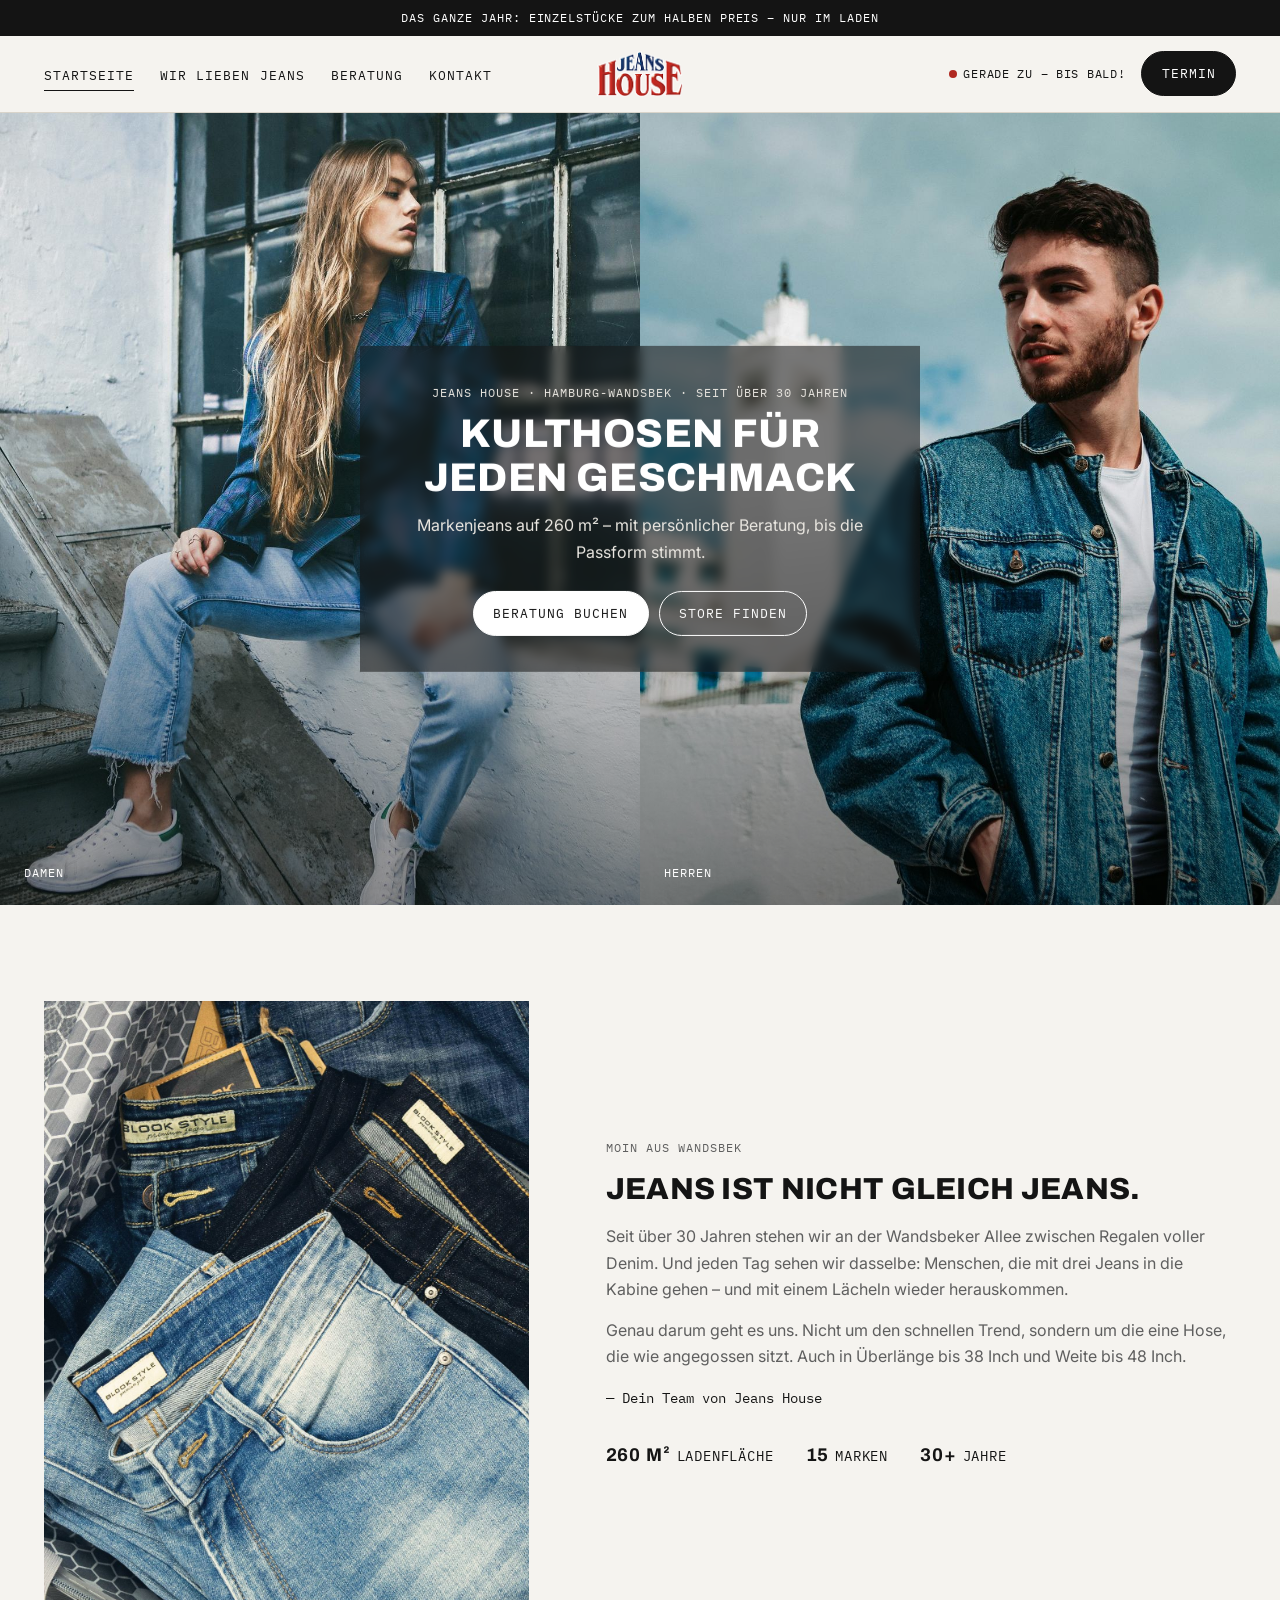
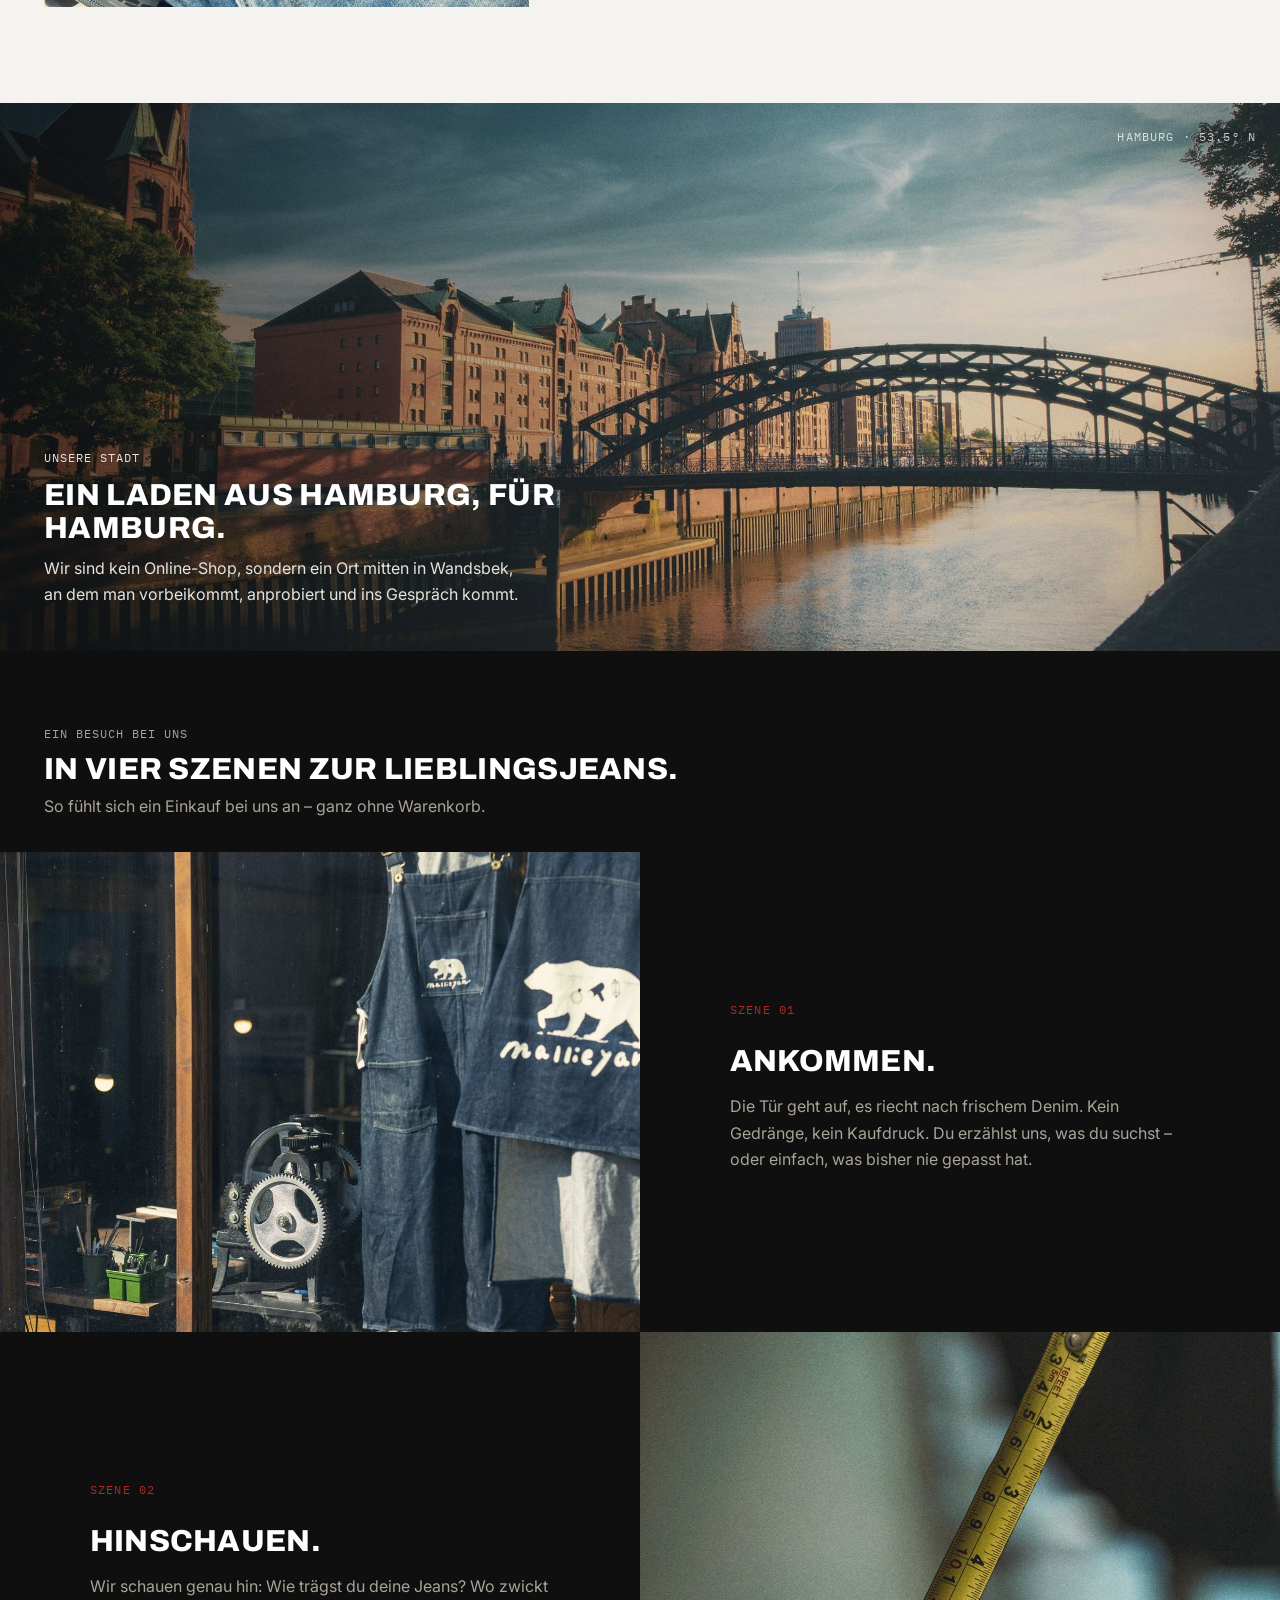
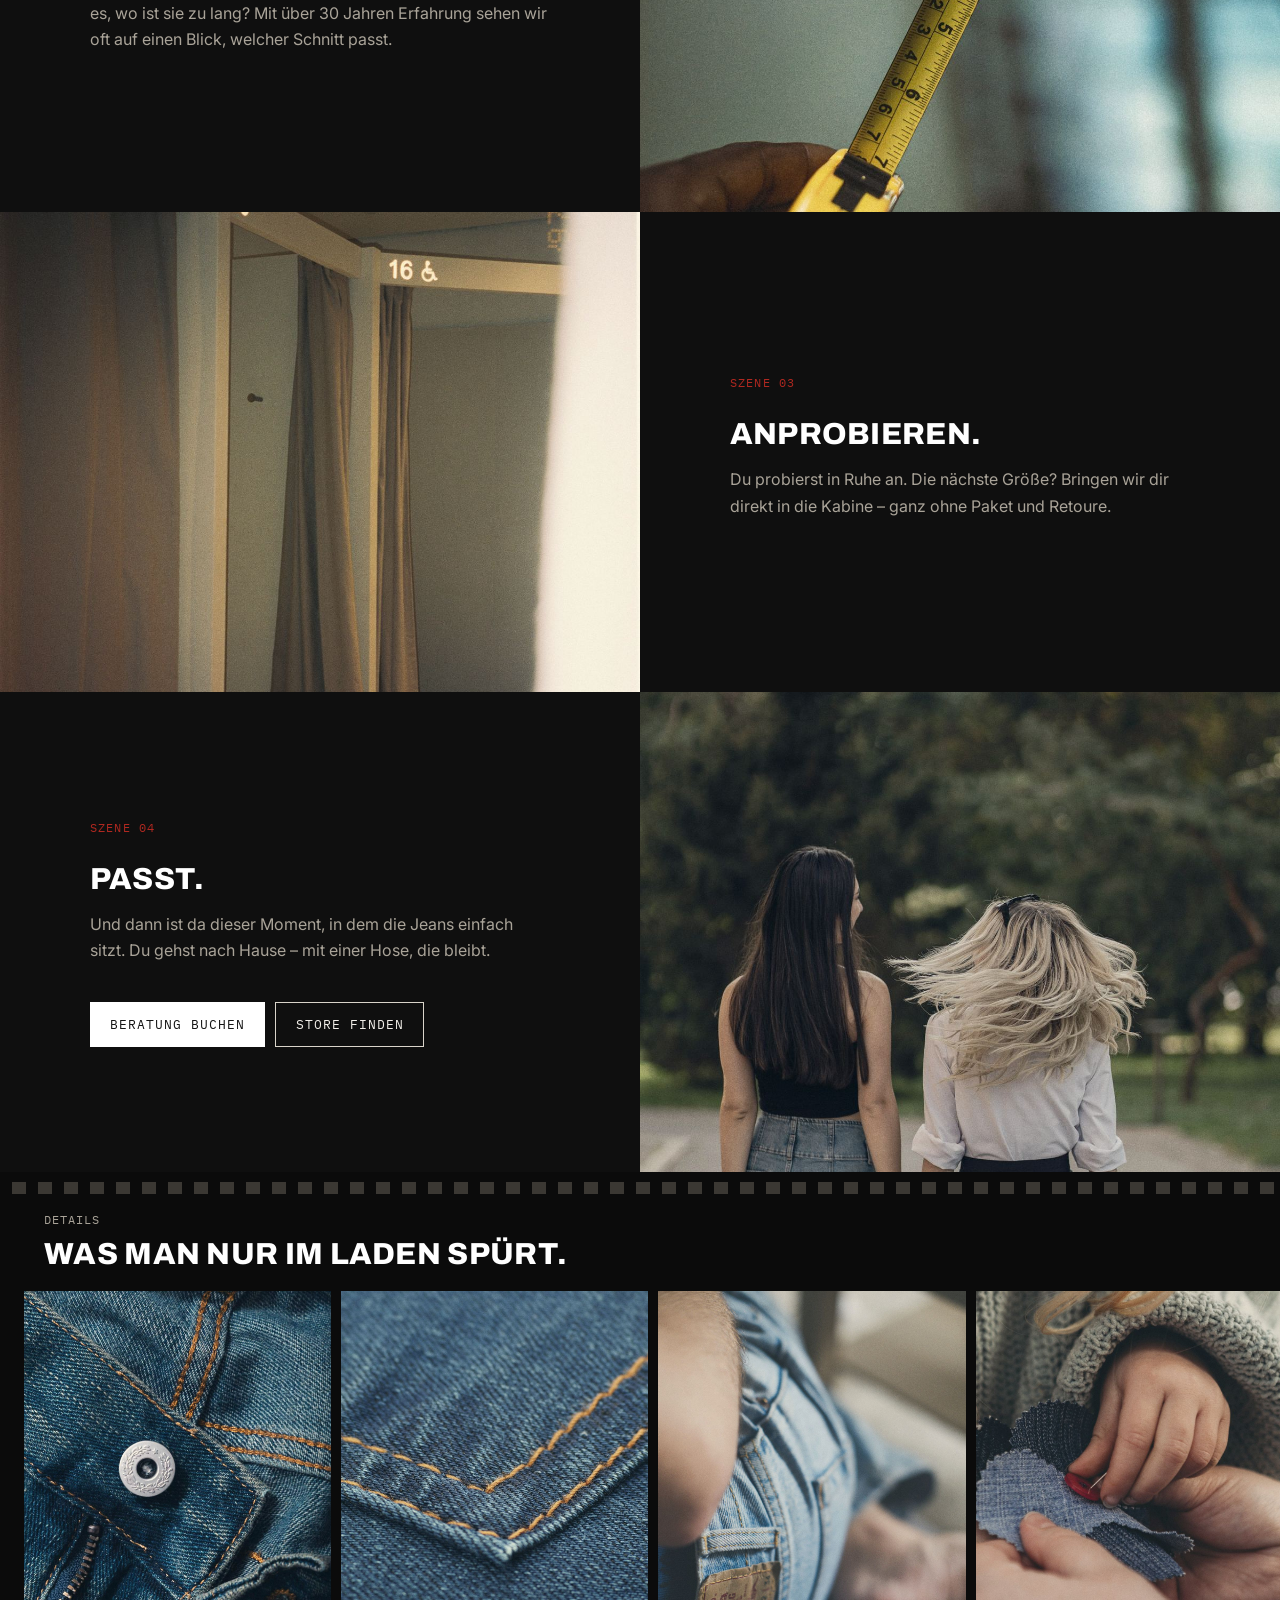
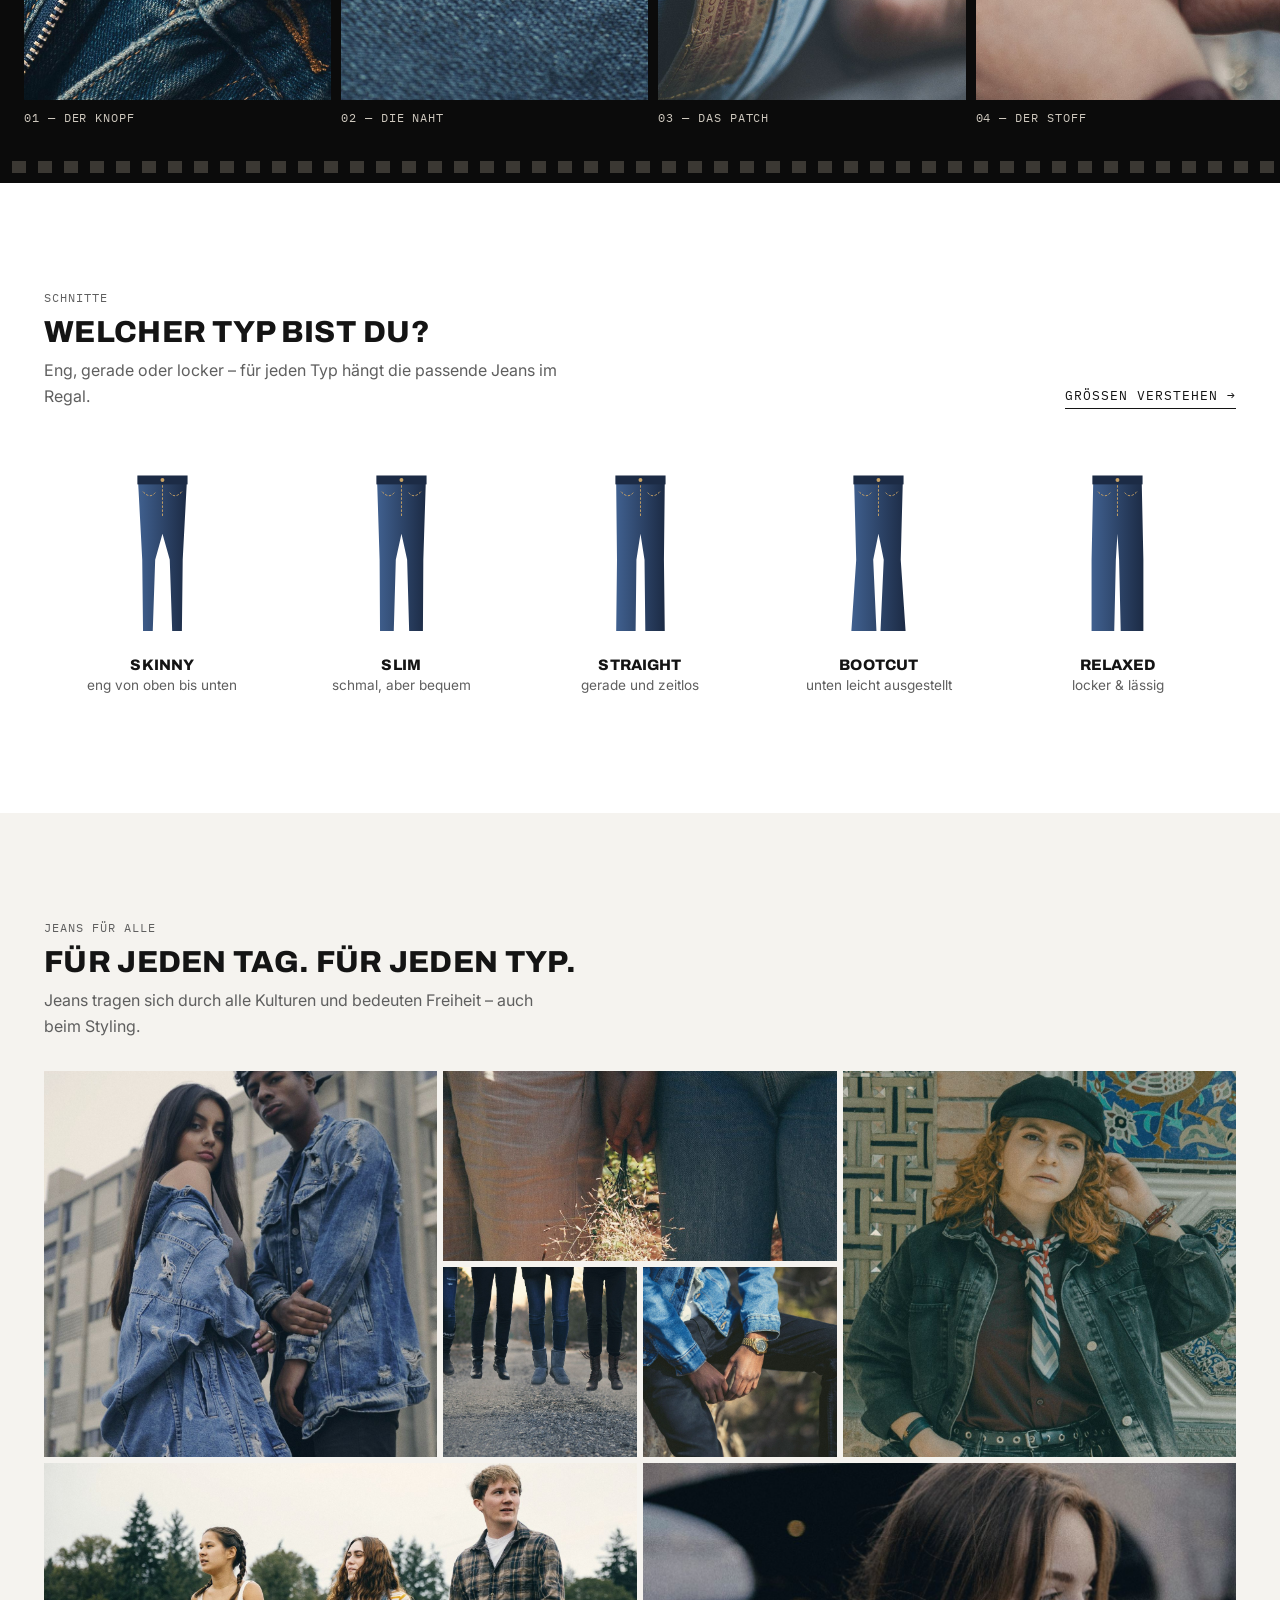
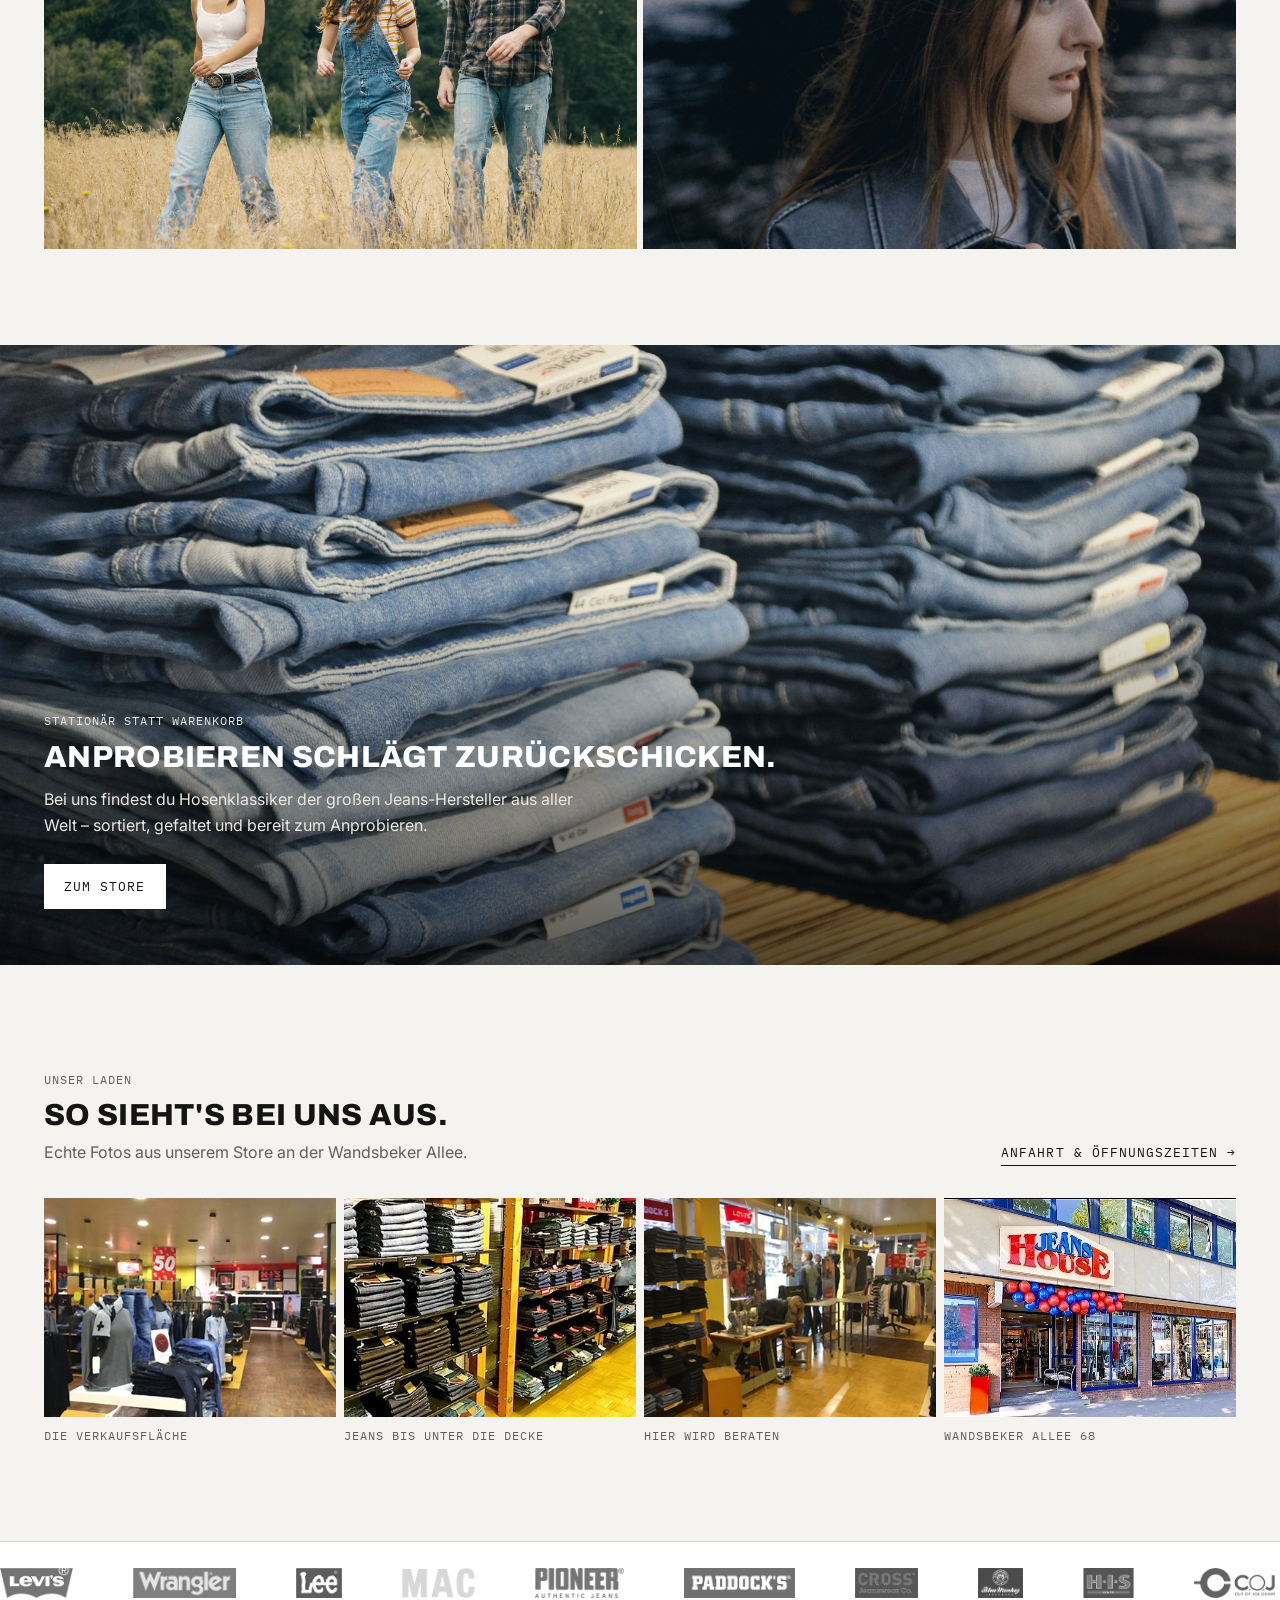
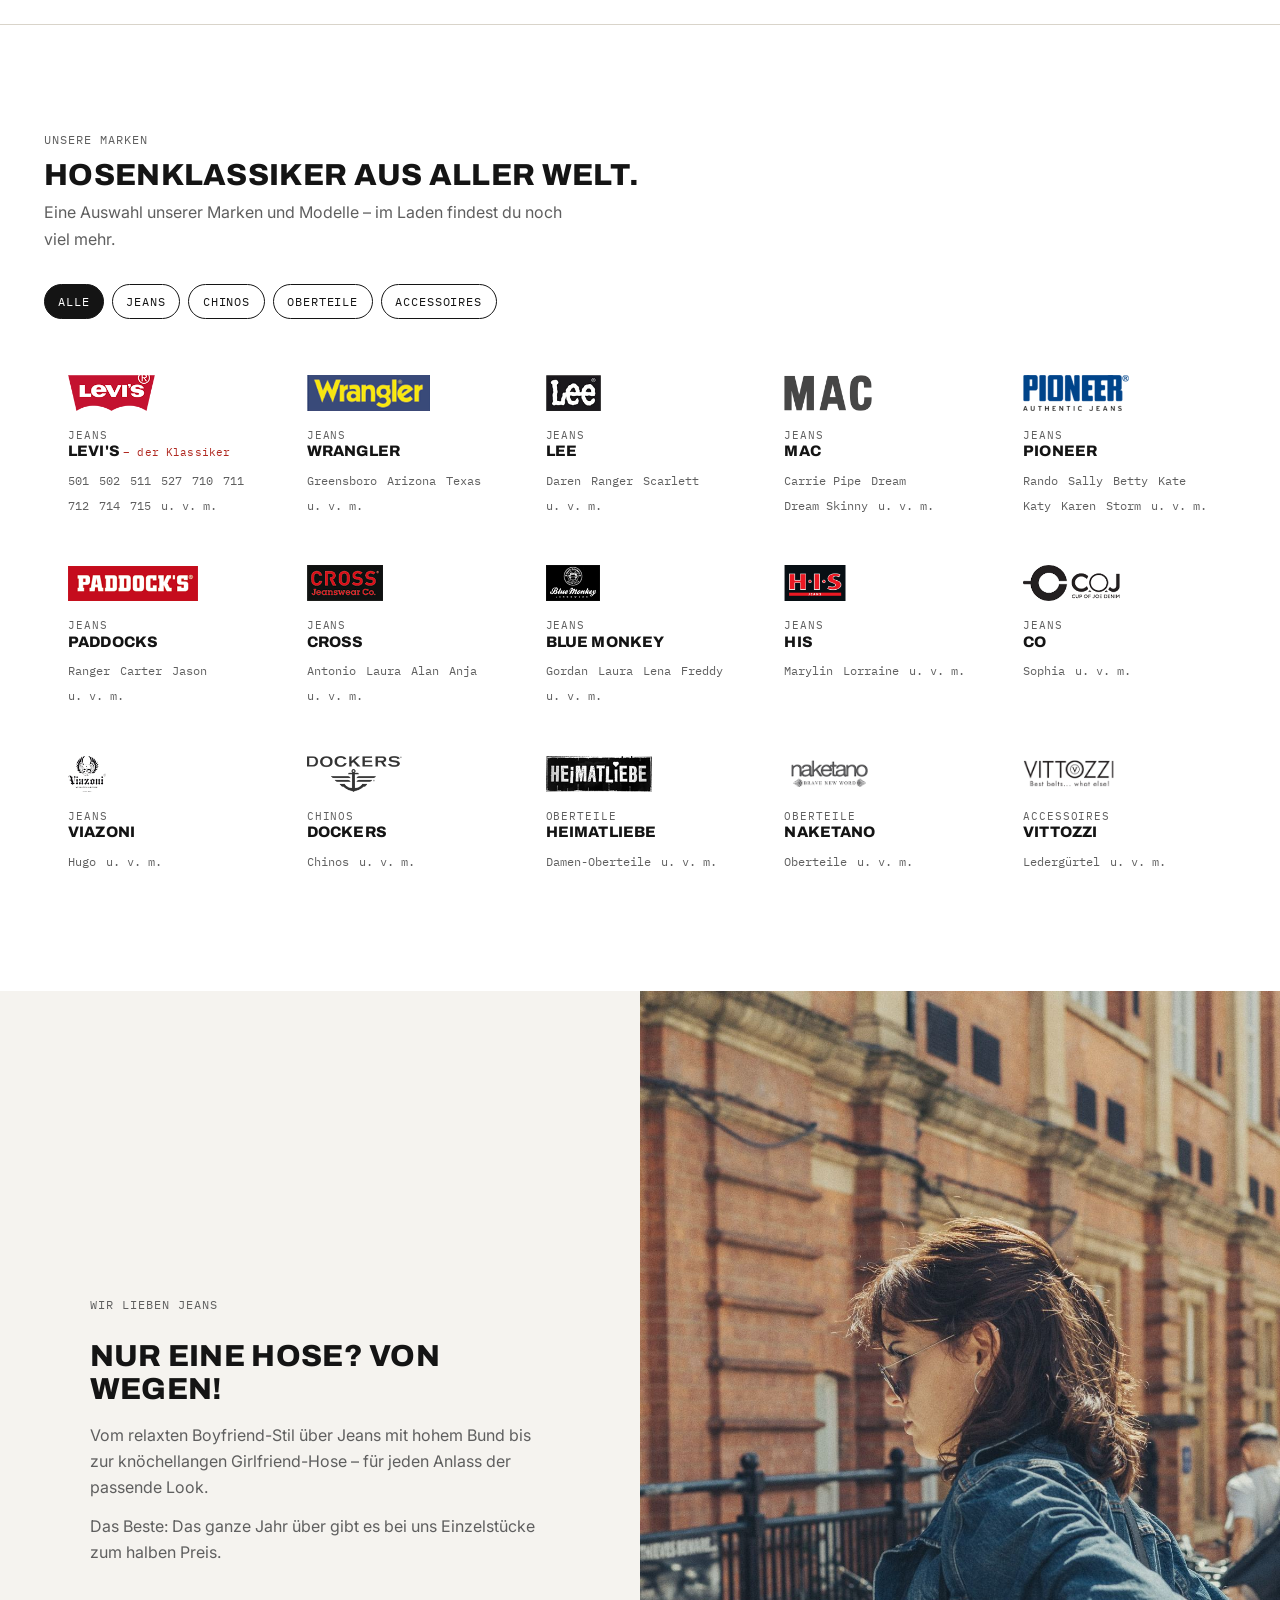
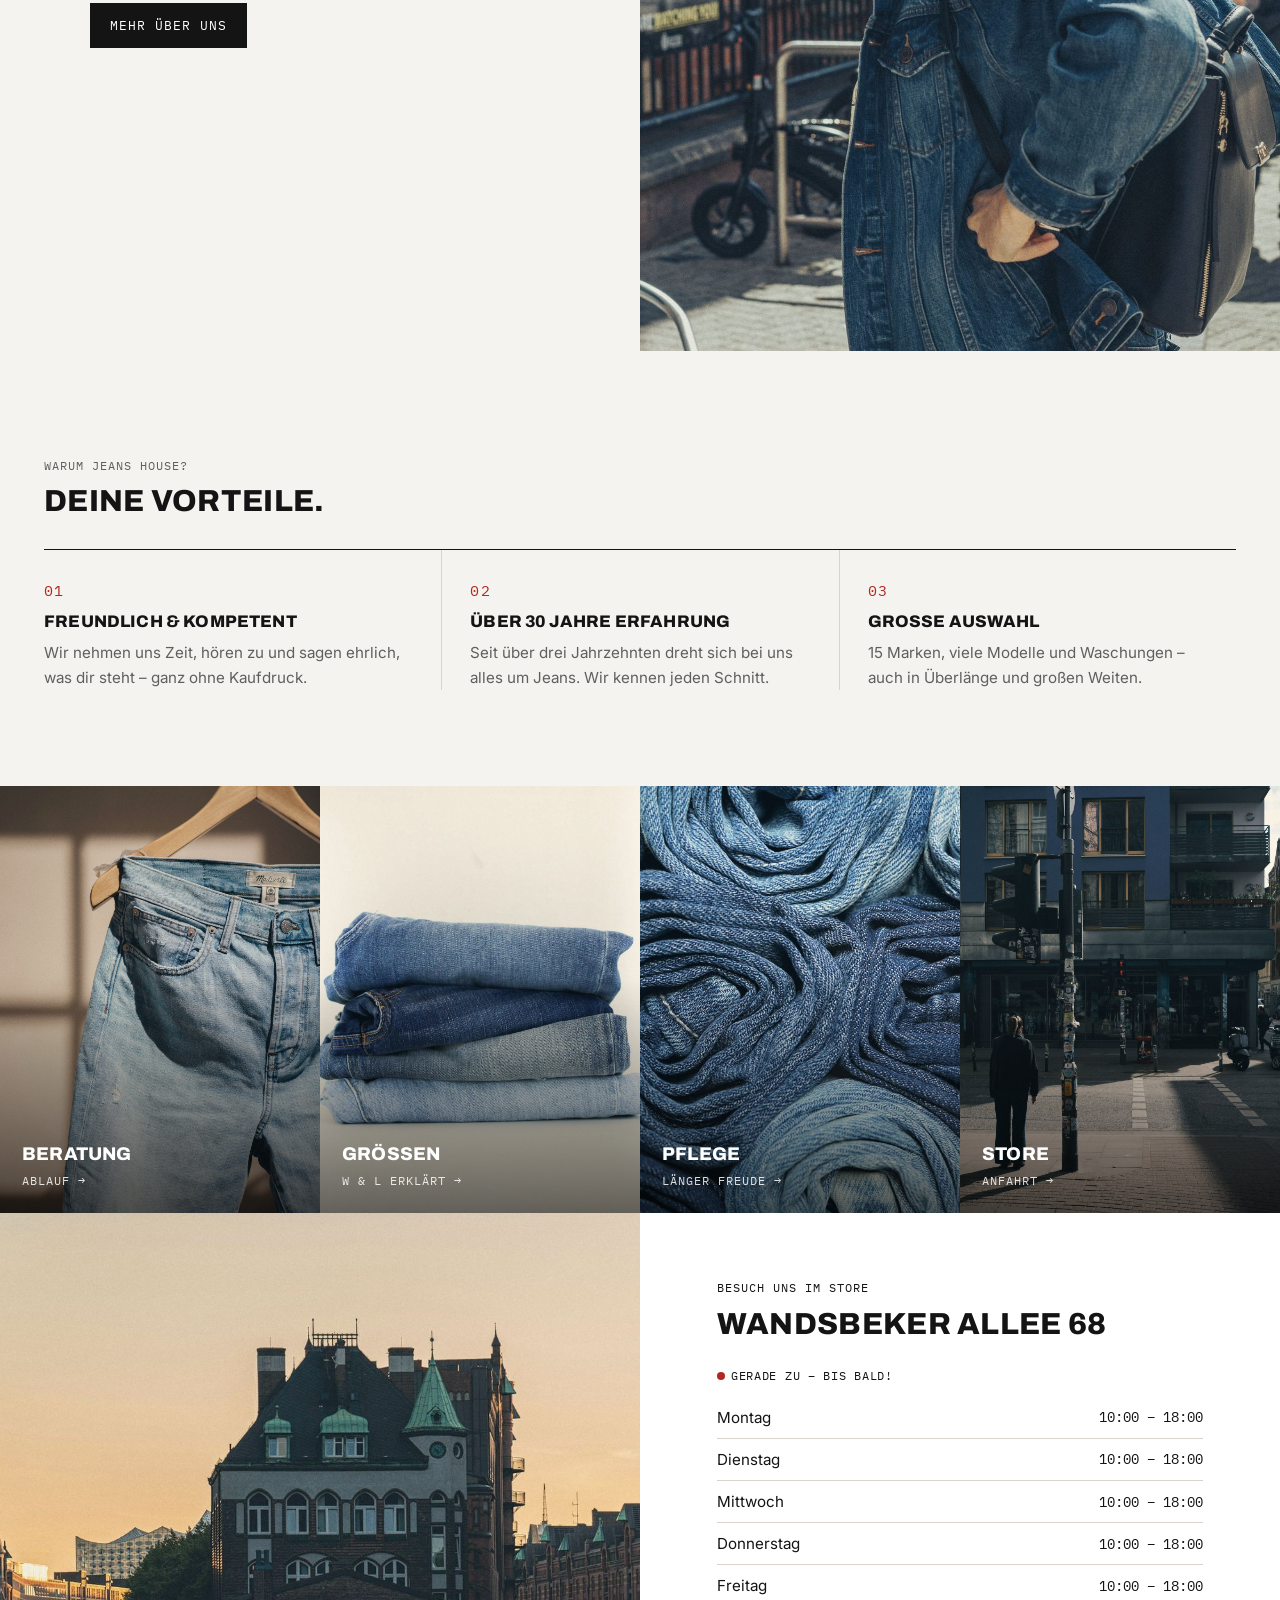
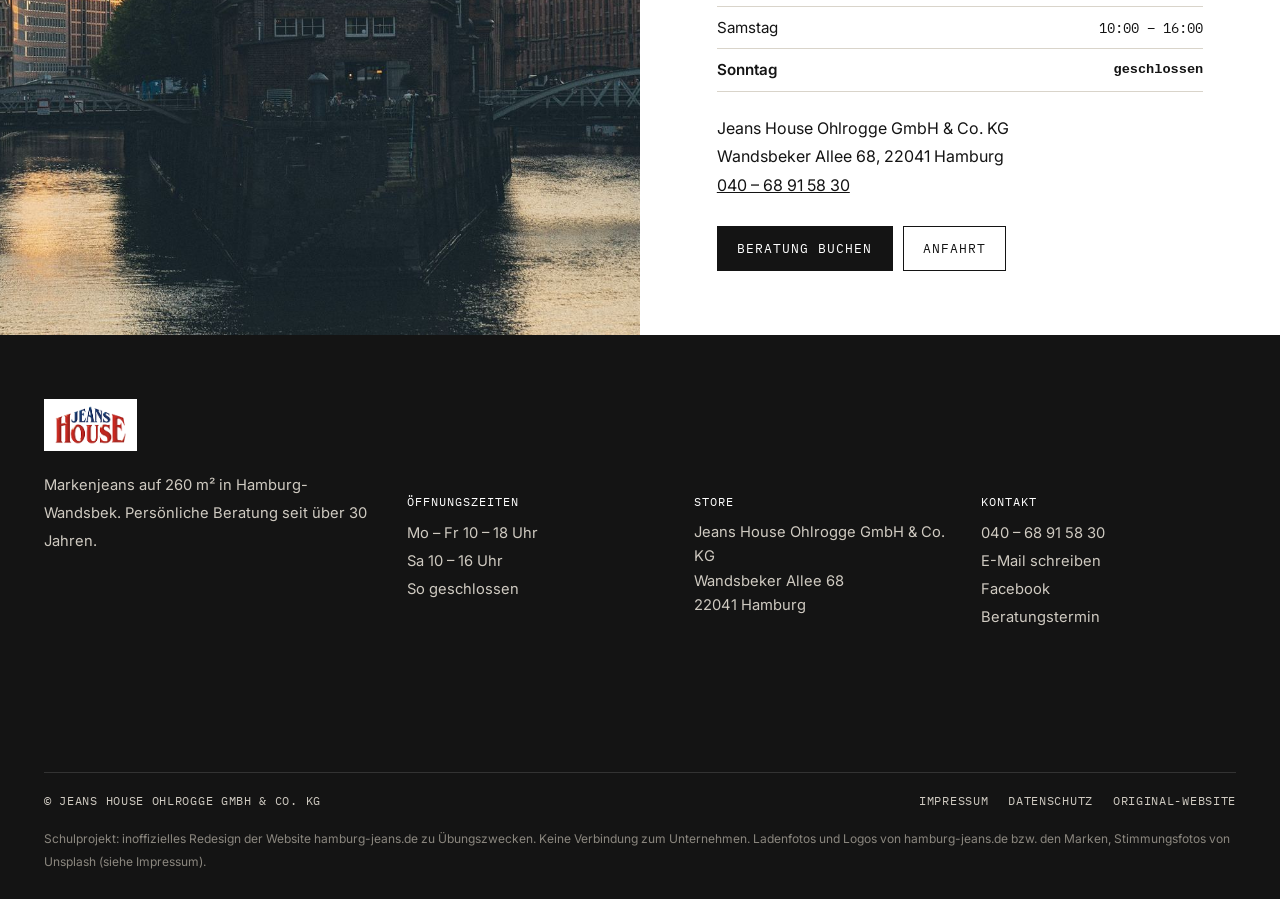
==== commit 242fa417: "Add files via upload" ====
--- a/index.html
+++ b/index.html
@@ -64,7 +64,7 @@
   </section>
 
   <section class="film-wide">
-    <img src="img/hh-blick-wasserschloss.jpg" alt="Person blickt durch eine Brücke auf das Wasserschloss in der Speicherstadt" loading="lazy">
+    <img src="img/hh-speicherstadt-bruecke.jpg" alt="Brücke über einen Kanal in der Speicherstadt im Abendlicht" loading="lazy">
     <p class="timecode" aria-hidden="true">HAMBURG · 53.5° N</p>
     <div class="wrap">
       <p class="label" style="color:#e7e3dc">Unsere Stadt</p>
--- a/style.css
+++ b/style.css
@@ -365,9 +365,6 @@
 .dark .btn:hover { background: var(--white); color: var(--ink); }
 .dark .link-arrow { color: #f2efe9; }
 
-/* langsamer Zoom auf großen Bildern (Ken-Burns-Effekt) */
-@keyframes kenburns { from { transform: scale(1); } to { transform: scale(1.08); } }
-.split-hero img, .film-wide > img { animation: kenburns 26s ease-in-out infinite alternate; }
 
 /* persönliche Einleitung */
 .intro { display: grid; grid-template-columns: 1fr 1.3fr; gap: clamp(32px, 6vw, 90px); align-items: center; }
@@ -390,17 +387,17 @@
 .dark .editorial .text p { color: #a9a398; }
 
 /* Filmstreifen mit Perforation */
-.filmstrip-wrap { background: #0b0b0b; padding: 34px 0; position: relative; }
+.filmstrip-wrap { background: #0b0b0b; padding: 37px 0 43px; position: relative; }
 .filmstrip-wrap::before, .filmstrip-wrap::after {
   content: ""; position: absolute; left: 0; right: 0; height: 12px;
   background: repeating-linear-gradient(90deg, transparent 0 12px, #3b3833 12px 26px);
 }
 .filmstrip-wrap::before { top: 10px; }
 .filmstrip-wrap::after { bottom: 10px; }
-.filmstrip { display: flex; gap: 10px; overflow-x: auto; scroll-snap-type: x mandatory; padding: 0 24px 4px; scrollbar-width: thin; }
+.filmstrip { display: flex; gap: 10px; overflow-x: auto; scroll-snap-type: x mandatory; padding: 0 24px 13px; scrollbar-width: thin; scrollbar-color: #5a564f transparent; }
 .filmstrip figure { flex: 0 0 clamp(220px, 24vw, 320px); scroll-snap-align: start; }
 .filmstrip img { width: 100%; aspect-ratio: 3 / 4; object-fit: cover; }
-.filmstrip figcaption { font-family: var(--mono); font-size: .72rem; letter-spacing: .08em; text-transform: uppercase; color: #a9a398; margin-top: 8px; }
+.filmstrip figcaption { font-family: var(--mono); font-size: .72rem; letter-spacing: .08em; text-transform: uppercase; color: #cfc9bf; margin-top: 10px; line-height: 1.4; }
 .filmstrip-head { padding: 0 24px 20px; max-width: var(--max); margin: 0 auto; color: #d9d4ca; }
 .filmstrip-head h2 { color: var(--white); margin-top: 8px; }
 
@@ -426,9 +423,6 @@
   .mosaic { grid-template-columns: repeat(2, 1fr); grid-auto-rows: 160px; }
   .mosaic figure { grid-column: span 1 !important; grid-row: span 1 !important; }
   .mosaic .a, .mosaic .e { grid-column: span 2 !important; grid-row: span 2 !important; }
-}
-@media (prefers-reduced-motion: reduce) {
-  .split-hero img, .film-wide > img { animation: none; }
 }
 
 /* Feinschliff Kino-Look */
